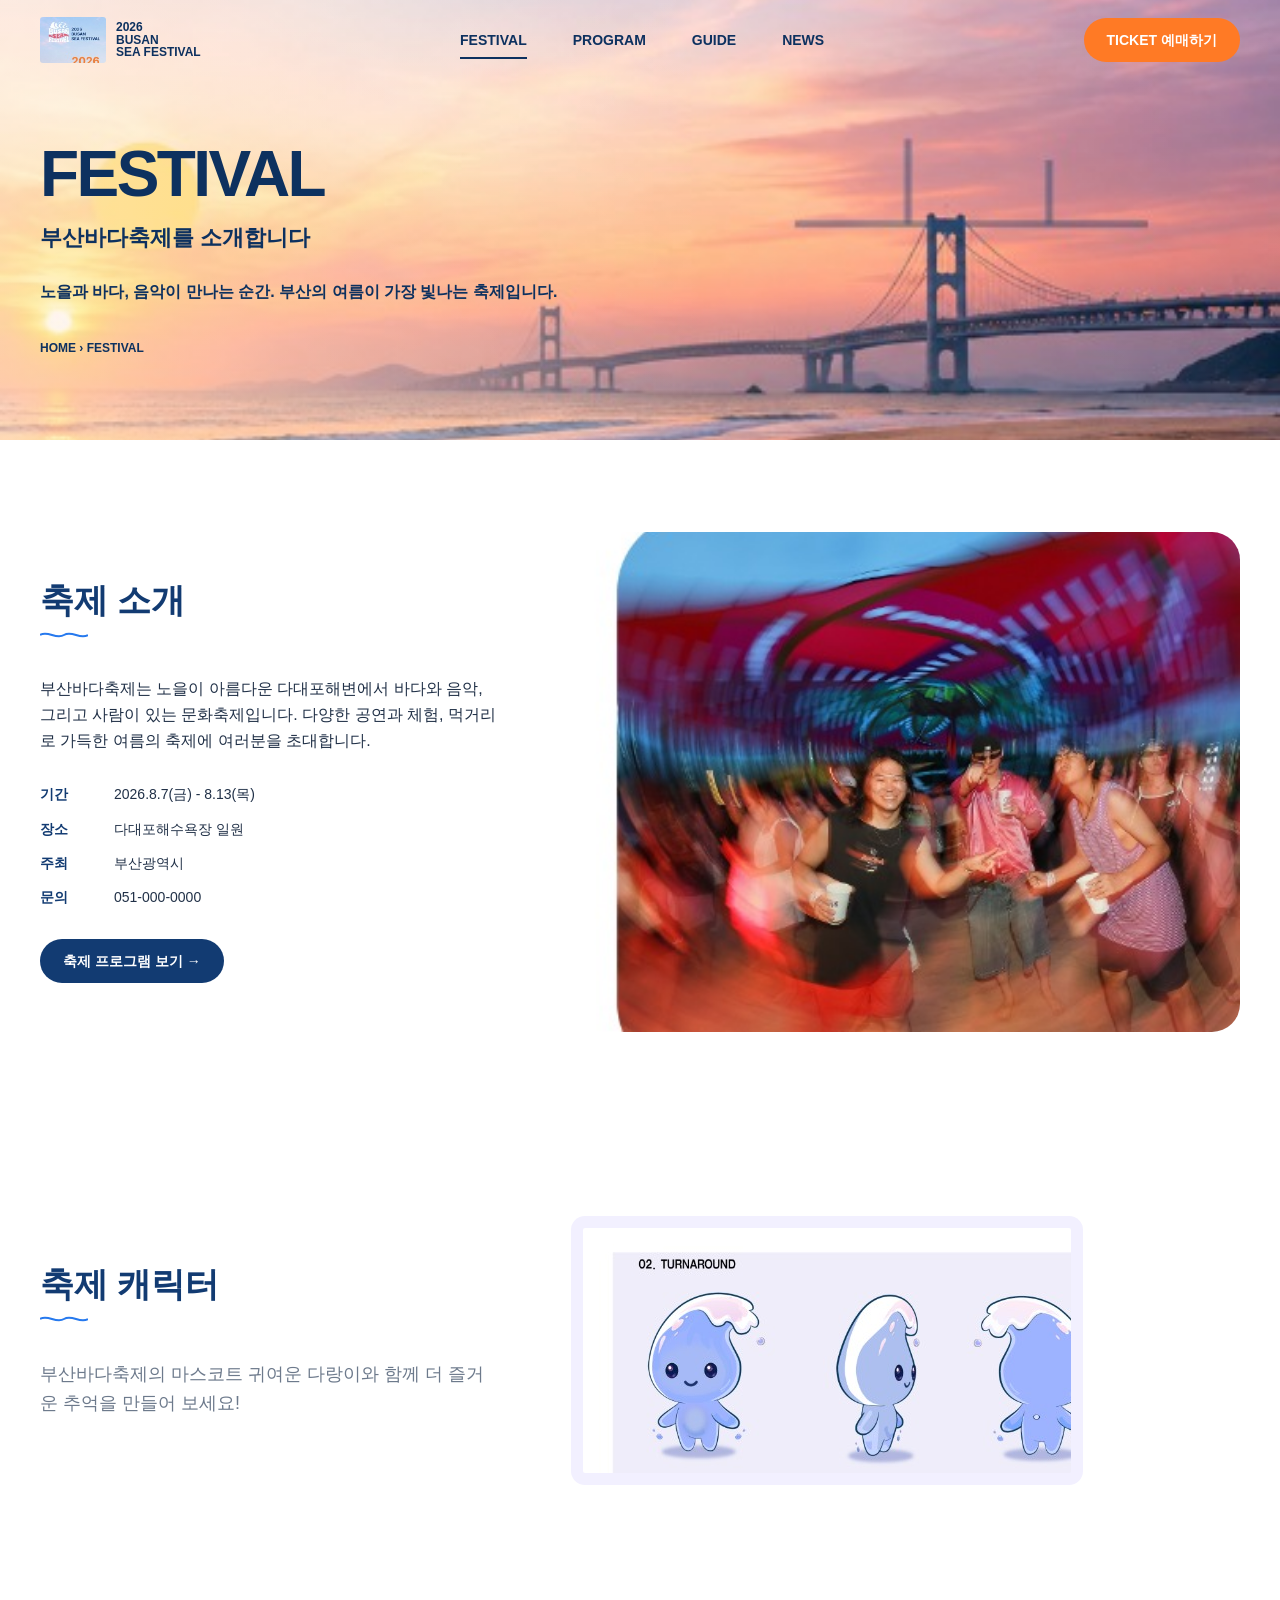
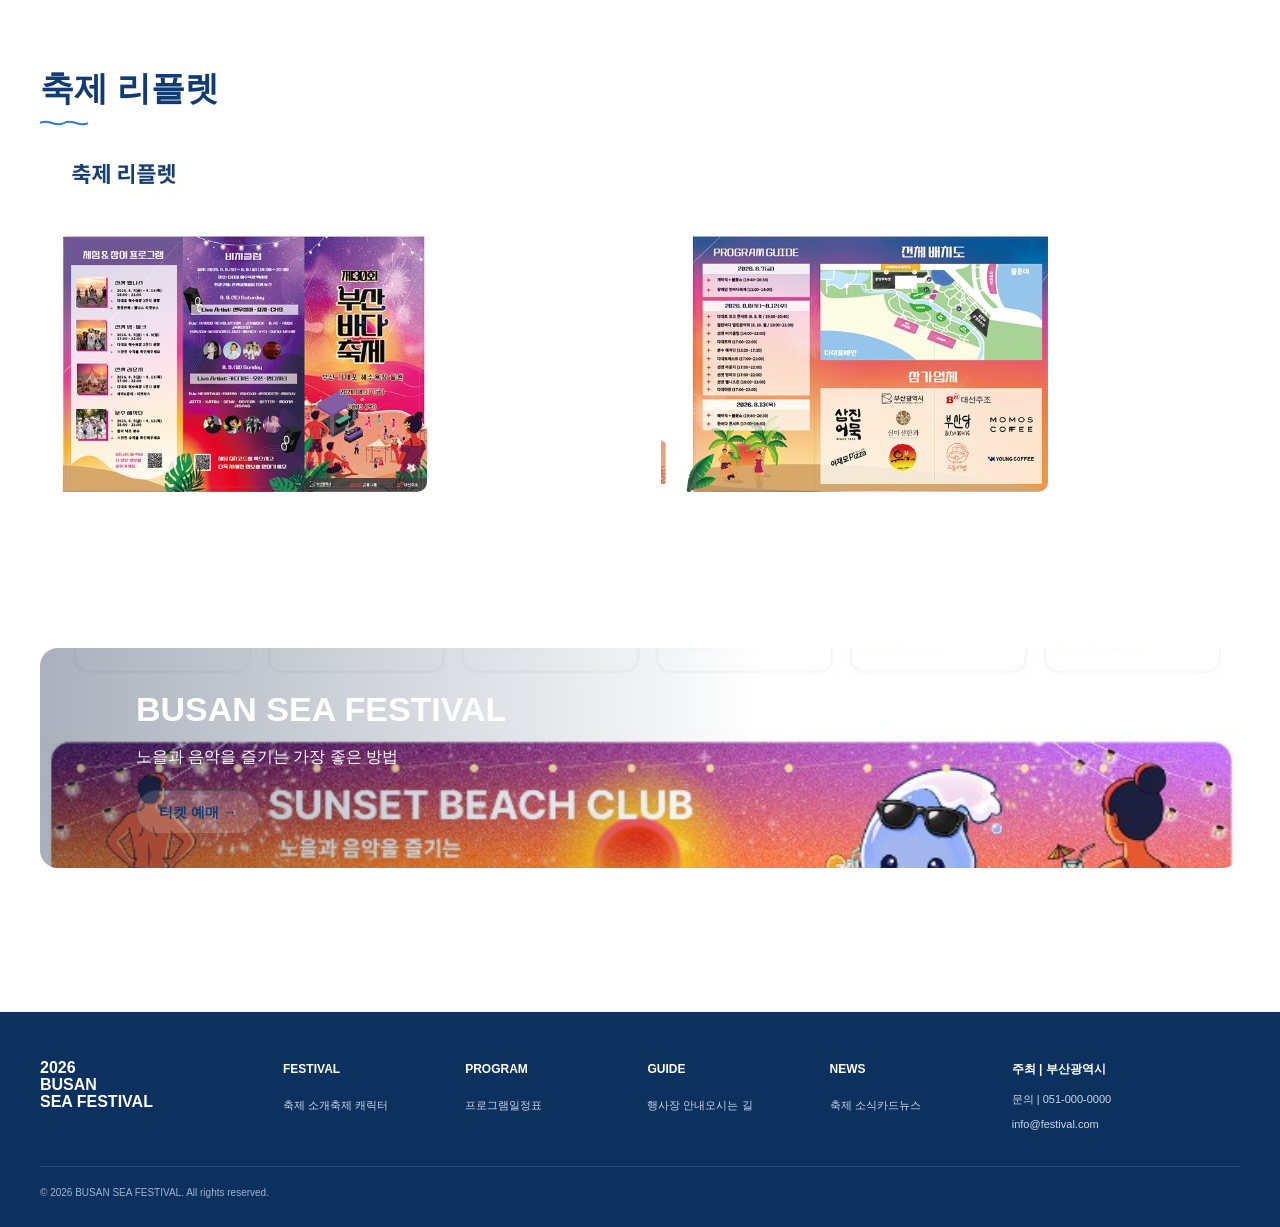
==== festival.html @ a1a26eeb "Initial commit" ====
<!DOCTYPE html>
<html lang="ko">
<head>
<meta charset="UTF-8">
<meta name="viewport" content="width=device-width, initial-scale=1.0">
<title>FESTIVAL | 부산바다축제</title>
<link rel="stylesheet" href="css/main.css">
</head>
<body>

<header class="site-header">
  <div class="header-inner">
    <a class="brand" href="index.html">
      <img src="assets/logo.jpg" alt="2026 부산바다축제 로고">
      <span>2026<br>BUSAN<br>SEA FESTIVAL</span>
    </a>
    <nav class="gnb"><a class="active" href="festival.html">FESTIVAL</a><a class="" href="program.html">PROGRAM</a><a class="" href="guide.html">GUIDE</a><a class="" href="news.html">NEWS</a></nav>
    <div class="header-actions">
      <a class="btn btn--orange" href="ticket.html">TICKET 예매하기</a>
      <button class="menu-btn" aria-label="메뉴 열기">☰</button>
    </div>
  </div>
</header>


<section class="hero sub-hero">
  <div class="container hero-content">
        <h1>FESTIVAL</h1>
        <h2 style="font-size:22px;color:var(--navy-2);margin:14px 0 0">부산바다축제를 소개합니다</h2>
        <p class="hero-copy">노을과 바다, 음악이 만나는 순간. 부산의 여름이 가장 빛나는 축제입니다.</p>
        <div class="breadcrumb">HOME › FESTIVAL</div>
        </div>
</section>

<section class="section">
  <div class="container split">
    <div>
      <h2 class="section-title">축제 소개</h2>
      <p>부산바다축제는 노을이 아름다운 다대포해변에서 바다와 음악, 그리고 사람이 있는 문화축제입니다. 다양한 공연과 체험, 먹거리로 가득한 여름의 축제에 여러분을 초대합니다.</p>
      <div class="info-list">
        <div class="info-row"><b>기간</b><span>2026.8.7(금) - 8.13(목)</span></div>
        <div class="info-row"><b>장소</b><span>다대포해수욕장 일원</span></div>
        <div class="info-row"><b>주최</b><span>부산광역시</span></div>
        <div class="info-row"><b>문의</b><span>051-000-0000</span></div>
      </div>
      <a class="btn btn--primary" href="program.html">축제 프로그램 보기 →</a>
    </div>
    <div class="image-panel feature-photo"><img src="assets/festival-photo.jpg" alt="축제 현장"></div>
  </div>
</section>

<section class="section" id="character">
  <div class="container split">
    <div>
      <h2 class="section-title">축제 캐릭터</h2>
      <p class="lead">부산바다축제의 마스코트 귀여운 다랑이와 함께 더 즐거운 추억을 만들어 보세요!</p>
    </div>
    <img class="character-sheet" src="assets/character-turnaround.jpg" alt="다랑이 캐릭터 턴어라운드">
  </div>
</section>

<section class="section">
  <div class="container">
    <h2 class="section-title">축제 리플렛</h2>
    <div class="leaflet-grid">
      <img src="assets/leaflet-left.jpg" alt="축제 리플렛 앞면">
      <img src="assets/leaflet-right.jpg" alt="축제 리플렛 뒷면">
    </div>
  </div>
</section>

<section class="section--tight">
  <div class="container promo-banner">
    <img src="assets/sunset-banner.jpg" alt="">
    <div class="overlay"><div><h2>BUSAN SEA FESTIVAL</h2><p>노을과 음악을 즐기는 가장 좋은 방법</p><a class="btn btn--ghost" href="ticket.html">티켓 예매 →</a></div></div>
  </div>
</section>


<footer class="footer">
  <div class="container">
    <div class="footer-grid">
      <div class="footer-brand">2026<br>BUSAN<br>SEA FESTIVAL</div>
      <div><h4>FESTIVAL</h4><a href="festival.html">축제 소개</a><a href="festival.html#character">축제 캐릭터</a></div>
      <div><h4>PROGRAM</h4><a href="program.html">프로그램</a><a href="program.html#schedule">일정표</a></div>
      <div><h4>GUIDE</h4><a href="guide.html">행사장 안내</a><a href="guide.html#transport">오시는 길</a></div>
      <div><h4>NEWS</h4><a href="news.html">축제 소식</a><a href="news.html">카드뉴스</a></div>
      <div><h4>주최 | 부산광역시</h4><p>문의 | 051-000-0000</p><p>info@festival.com</p></div>
    </div>
    <div class="copy">© 2026 BUSAN SEA FESTIVAL. All rights reserved.</div>
  </div>
</footer>

<script src="js/main.js"></script>
</body>
</html>
---- css/main.css ----
:root{
  --navy:#123B72;
  --navy-2:#0D315F;
  --blue:#2679EE;
  --blue-soft:#EEF6FF;
  --orange:#FF7A25;
  --coral:#FF6B6B;
  --green:#20A86B;
  --purple:#7A5BD2;
  --text:#203047;
  --muted:#6D7A8C;
  --border:#E2E8F0;
  --surface:#F8FAFC;
  --white:#fff;
  --max:1200px;
  --radius:18px;
  --shadow:0 12px 32px rgba(18,59,114,.08);
}

*{box-sizing:border-box}
html{scroll-behavior:smooth}
body{
  margin:0;
  color:var(--text);
  font-family:Pretendard,"Noto Sans KR","Apple SD Gothic Neo",Arial,sans-serif;
  background:#fff;
  line-height:1.6;
}
img{display:block;max-width:100%}
a{text-decoration:none;color:inherit}
button,input,select{font:inherit}
button{cursor:pointer}

.container{width:min(var(--max),calc(100% - 48px));margin-inline:auto}
.section{padding:92px 0}
.section--tight{padding:64px 0}
.section-title{font-size:34px;line-height:1.15;margin:0 0 38px;color:var(--navy);font-weight:800}
.section-title::after{
  content:"";display:block;width:48px;height:8px;margin-top:10px;
  background:url("data:image/svg+xml,%3Csvg xmlns='http://www.w3.org/2000/svg' width='48' height='8'%3E%3Cpath d='M0 5 C8 0 16 10 24 5 C32 0 40 10 48 5' fill='none' stroke='%232679EE' stroke-width='2'/%3E%3C/svg%3E") center/contain no-repeat
}
.eyebrow{font-size:13px;font-weight:800;color:var(--blue);letter-spacing:.02em}
.lead{font-size:18px;color:var(--muted);max-width:720px}
.muted{color:var(--muted)}
.card{
  background:#fff;border:1px solid var(--border);border-radius:16px;
  overflow:hidden;transition:.2s ease;
}
.card:hover{transform:translateY(-3px);box-shadow:var(--shadow)}
.btn{
  display:inline-flex;align-items:center;justify-content:center;gap:8px;
  min-height:44px;padding:0 22px;border-radius:999px;border:1px solid transparent;
  font-weight:800;font-size:14px;transition:.2s ease;
}
.btn--primary{background:var(--navy);color:#fff}
.btn--orange{background:var(--orange);color:#fff}
.btn--outline{border-color:var(--blue);color:var(--blue);background:#fff}
.btn--ghost{border-color:rgba(18,59,114,.35);color:var(--navy);background:rgba(255,255,255,.16)}
.btn:hover{filter:brightness(.97);transform:translateY(-1px)}

.site-header{
  position:absolute;inset:0 0 auto;z-index:20;height:80px;color:var(--navy-2)
}
.header-inner{
  width:min(var(--max),calc(100% - 48px));height:80px;margin:auto;
  display:flex;align-items:center;justify-content:space-between;gap:32px
}
.brand{display:flex;align-items:center;gap:10px;font-size:12px;font-weight:900;line-height:1.05}
.brand img{width:66px;height:46px;object-fit:cover;object-position:left top;border-radius:3px}
.gnb{display:flex;align-items:center;gap:46px;font-size:14px;font-weight:800}
.gnb a{position:relative}
.gnb a.active::after{content:"";position:absolute;left:0;right:0;bottom:-8px;height:2px;background:currentColor}
.header-actions{display:flex;align-items:center;gap:16px}
.menu-btn{
  display:none;width:44px;height:44px;border:0;background:transparent;color:var(--navy);
  font-size:24px
}

.hero{
  min-height:520px;position:relative;display:flex;align-items:center;
  background:
    linear-gradient(90deg,rgba(255,255,255,.18),rgba(255,255,255,.02)),
    url("../assets/hero-sunset.jpg") center/cover no-repeat;
  overflow:hidden
}
.hero::before{
  content:"";position:absolute;inset:0;
  background:linear-gradient(90deg,rgba(255,235,218,.48) 0%,rgba(255,255,255,0) 55%)
}
.hero-content{position:relative;z-index:2;padding-top:60px}
.hero h1{margin:0;color:var(--navy-2);font-size:72px;line-height:.95;font-weight:900;letter-spacing:-.04em}
.hero .year{color:var(--orange);font-size:30px;font-weight:900;margin-bottom:12px}
.hero p{font-weight:700;color:var(--navy-2)}
.hero-meta{font-size:18px;font-weight:900;color:var(--navy-2)}
.hero-cta{margin-top:24px}
.sub-hero{min-height:440px}
.sub-hero h1{font-size:64px;line-height:1}
.sub-hero .hero-copy{max-width:540px;margin-top:24px}
.breadcrumb{margin-top:34px;font-size:12px;font-weight:800;color:var(--navy-2)}

.quick-nav{
  margin-top:-2px;padding:34px 0;background:#fff
}
.quick-grid{
  border:1px solid var(--border);border-radius:18px;display:grid;grid-template-columns:repeat(6,1fr);
  padding:22px;gap:0;background:#fff
}
.quick-item{text-align:center;padding:16px 10px;border-right:1px solid var(--border);font-size:12px;font-weight:800}
.quick-item:last-child{border-right:0}
.quick-icon{font-size:24px;color:var(--blue);margin-bottom:5px}

.split{display:grid;grid-template-columns:1fr 1.45fr;gap:70px;align-items:center}
.split--reverse{grid-template-columns:1.45fr 1fr}
.info-list{display:grid;gap:12px;margin:30px 0}
.info-row{display:grid;grid-template-columns:64px 1fr;gap:10px;font-size:14px}
.info-row b{color:var(--navy)}
.image-panel{border-radius:28px;overflow:hidden;background:var(--surface)}
.image-panel img{width:100%;height:100%;object-fit:cover}

.video-grid{display:grid;grid-template-columns:2fr 1fr 1fr;gap:16px}
.video-card{position:relative;border-radius:16px;overflow:hidden;min-height:170px;background:#eaf0f6}
.video-card:first-child{grid-row:span 2;min-height:360px}
.video-card img{width:100%;height:100%;object-fit:cover}
.play{
  position:absolute;inset:50% auto auto 50%;transform:translate(-50%,-50%);
  width:56px;height:56px;border-radius:50%;border:0;background:#fff;color:var(--navy);font-size:20px
}

.grid-3{display:grid;grid-template-columns:repeat(3,1fr);gap:24px}
.grid-4{display:grid;grid-template-columns:repeat(4,1fr);gap:22px}
.grid-6{display:grid;grid-template-columns:repeat(6,1fr);gap:18px}

.program-card img{width:100%;height:165px;object-fit:cover}
.program-card .body{padding:18px}
.program-card h3{margin:0 0 8px;color:var(--navy);font-size:18px}
.program-card p{margin:0 0 14px;color:var(--muted);font-size:13px}
.program-card .meta{display:flex;gap:12px;flex-wrap:wrap;font-size:11px;color:var(--muted)}

.promo-banner{border-radius:18px;overflow:hidden;position:relative}
.promo-banner img{width:100%;height:220px;object-fit:cover}
.promo-banner .overlay{position:absolute;inset:0;display:flex;align-items:center;padding:0 8%;color:#fff;background:linear-gradient(90deg,rgba(10,31,64,.35),transparent 60%)}
.promo-banner h2{font-size:34px;margin:0 0 8px}
.promo-banner p{margin:0 0 20px}

.schedule-row{display:grid;grid-template-columns:repeat(6,1fr);gap:16px}
.schedule-item{padding:18px;border:1px solid var(--border);border-radius:14px}
.schedule-item .time{font-weight:900;color:var(--navy);font-size:13px}
.schedule-item h4{margin:10px 0 6px;color:var(--navy)}
.schedule-item p{margin:0;color:var(--muted);font-size:12px}

.footer{
  background:var(--navy-2);color:#fff;padding:48px 0 26px;margin-top:80px
}
.footer-grid{display:grid;grid-template-columns:1.4fr repeat(4,1fr) 1.5fr;gap:30px}
.footer h4{font-size:12px;margin:0 0 12px}
.footer a,.footer p{font-size:11px;color:#cbd7e8;margin:7px 0}
.footer-brand{font-weight:900;line-height:1.05}
.copy{border-top:1px solid rgba(255,255,255,.12);padding-top:18px;margin-top:26px;font-size:10px;color:#9fb4ce}

/* Festival */
.feature-photo{height:500px}
.character-sheet{background:#f2f0ff;padding:12px;border-radius:14px}
.leaflet-grid{display:grid;grid-template-columns:1fr 1fr;gap:42px}
.leaflet-grid img{border-radius:10px}

/* Program */
.category-grid{display:grid;grid-template-columns:repeat(6,1fr);gap:18px}
.category{
  border:1px solid var(--border);border-radius:12px;padding:24px 12px;text-align:center;
  background:#fff;font-size:13px;font-weight:800;color:var(--navy)
}
.category.active{border-color:var(--orange);background:#fff9f4}
.category i{display:block;font-style:normal;font-size:26px;color:var(--blue);margin-bottom:8px}

/* Guide */
.guide-top{display:grid;grid-template-columns:1.3fr .8fr;gap:45px;align-items:center}
.guide-map img{border-radius:12px}
.guide-info{display:grid;gap:24px}
.guide-info-item{display:grid;grid-template-columns:38px 1fr;gap:12px}
.guide-info-item .icon{color:var(--blue);font-size:24px}
.guide-info-item h4{margin:0;color:var(--navy)}
.guide-info-item p{margin:4px 0 0;font-size:13px;color:var(--muted)}
.transport{display:grid;grid-template-columns:1fr 1fr 1fr 1fr;gap:18px}
.transport-card{padding:22px;border:1px solid #9ddbbd;border-radius:12px}
.transport-card h4{color:var(--green);margin:0 0 8px}
.transport-card p{font-size:12px;color:var(--muted)}
.notice-columns{display:grid;grid-template-columns:1fr .8fr;gap:60px}
.notice-cards{display:grid;grid-template-columns:1fr 1fr;gap:18px}
.notice-card{padding:22px;border:1px solid #9ddbbd;border-radius:12px}
.refund{display:flex;justify-content:center}
.refund img{width:min(650px,100%);border-radius:12px}

/* News */
.news-controls{display:flex;flex-wrap:wrap;gap:14px;align-items:center;margin:35px 0}
.tabs{display:flex;gap:12px;flex-wrap:wrap;flex:1}
.tab{border:1px solid var(--border);background:#fff;border-radius:999px;padding:10px 24px;font-weight:800;font-size:12px}
.tab.active{background:var(--navy);color:#fff}
.search{display:flex;gap:10px}
.search input,.search select{height:44px;border:1px solid var(--border);border-radius:999px;padding:0 18px;background:#fff}
.news-list{display:grid;gap:14px}
.news-card{display:grid;grid-template-columns:350px 1fr 70px;border:1px solid var(--border);border-radius:16px;overflow:hidden;min-height:200px}
.news-card img{width:100%;height:100%;object-fit:cover}
.news-card .content{padding:28px 32px}
.news-card h3{margin:8px 0;color:var(--navy);font-size:20px}
.news-card p{font-size:13px;color:var(--muted);max-width:680px}
.news-card .meta{font-size:11px;color:#9aa5b4;display:flex;gap:18px}
.news-card .go{display:grid;place-items:center}
.arrow-btn{width:44px;height:44px;border-radius:50%;border:1px solid var(--border);background:#fff;font-size:20px}
.pagination{display:flex;justify-content:center;gap:22px;margin-top:42px;align-items:center}
.pagination a{font-size:12px;font-weight:800}
.pagination .active{width:34px;height:34px;border-radius:50%;display:grid;place-items:center;background:var(--navy);color:#fff}

/* Detail */
.article{max-width:980px;margin:auto}
.article h1{font-size:34px;line-height:1.3;color:#111}
.article-hero{margin:32px 0;border-radius:10px;overflow:hidden}
.article-section{margin:70px 0}
.article-section h2{font-size:26px;color:#111}
.article-gallery{display:grid;grid-template-columns:repeat(3,1fr);gap:28px}
.article-gallery img{border-radius:12px}
.caption{text-align:center;font-size:12px;color:var(--muted);margin-top:8px}

/* Ticket */
.ticket-layout{display:grid;grid-template-columns:minmax(0,1fr) 360px;gap:36px;align-items:start}
.steps{display:grid;grid-template-columns:repeat(4,1fr);border-bottom:1px solid var(--border);padding-bottom:24px;margin-bottom:30px}
.step{display:flex;align-items:center;gap:10px;font-size:13px;font-weight:800;color:var(--muted)}
.step span{width:34px;height:34px;border-radius:50%;display:grid;place-items:center;background:#eaf1f9;color:var(--navy)}
.step.active{color:var(--navy)}
.step.active span{background:var(--navy);color:#fff}
.ticket-panel,.summary-panel{border:1px solid var(--border);border-radius:18px;padding:28px;background:#fff}
.ticket-options{display:grid;gap:16px}
.ticket-option{
  display:grid;grid-template-columns:44px 56px 1fr 110px 98px;align-items:center;gap:16px;
  border:1px solid var(--border);border-radius:12px;padding:16px
}
.ticket-option.selected{border-color:var(--blue)}
.ticket-radio{width:24px;height:24px;border-radius:50%;border:1px solid var(--border);display:grid;place-items:center}
.ticket-option.selected .ticket-radio{background:var(--blue);color:#fff}
.ticket-badge{width:56px;height:56px;border-radius:50%;background:#ee718c}
.ticket-option h4{margin:0;color:var(--navy)}
.ticket-option p{margin:4px 0 0;color:var(--muted);font-size:11px}
.ticket-price{font-size:18px;font-weight:900;color:var(--navy)}
.qty{display:grid;grid-template-columns:30px 1fr 30px;border:1px solid var(--border);border-radius:999px;overflow:hidden}
.qty button{border:0;background:#fff;color:var(--blue);height:38px}
.qty strong{display:grid;place-items:center}
.ticket-note{background:var(--blue-soft);padding:18px;border-radius:12px;font-size:11px;color:var(--muted);margin-top:18px}
.summary-panel{position:sticky;top:20px}
.summary-thumb{display:grid;grid-template-columns:100px 1fr;gap:16px}
.summary-thumb img{width:100px;height:72px;object-fit:cover;border-radius:10px}
.summary-total{border-top:1px solid var(--border);border-bottom:1px solid var(--border);padding:24px 0;margin:22px 0}
.summary-total .total{display:flex;justify-content:space-between;align-items:center;font-weight:900}
.summary-total .total strong{color:var(--orange);font-size:26px}
.payment-box{background:var(--blue-soft);border-radius:12px;padding:18px;margin-top:20px}
.payment-icons{display:grid;grid-template-columns:repeat(4,1fr);text-align:center;font-size:11px;color:var(--muted);gap:10px}
.coupon-grid{display:grid;grid-template-columns:1fr 1fr;gap:24px}
.coupon-grid img{width:100%;border-radius:6px}
.mobile-ticket{
  background:var(--blue-soft);border-radius:16px;padding:26px 34px;
  display:flex;justify-content:space-between;align-items:center;gap:20px
}

/* Responsive */
@media (max-width:1024px){
  .gnb{gap:24px}
  .hero h1{font-size:60px}
  .split,.split--reverse,.guide-top,.notice-columns,.ticket-layout{grid-template-columns:1fr}
  .grid-6,.category-grid{grid-template-columns:repeat(3,1fr)}
  .grid-4{grid-template-columns:repeat(2,1fr)}
  .grid-3{grid-template-columns:repeat(2,1fr)}
  .transport{grid-template-columns:repeat(2,1fr)}
  .news-card{grid-template-columns:280px 1fr 60px}
  .summary-panel{position:static}
  .footer-grid{grid-template-columns:repeat(3,1fr)}
}
@media (max-width:768px){
  .container,.header-inner{width:min(100% - 28px,var(--max))}
  .site-header{height:68px}
  .header-inner{height:68px}
  .brand img{width:54px;height:38px}
  .gnb{position:fixed;top:68px;left:14px;right:14px;display:none;flex-direction:column;align-items:stretch;padding:20px;background:#fff;border-radius:16px;box-shadow:var(--shadow)}
  .gnb.open{display:flex}
  .header-actions .btn{display:none}
  .menu-btn{display:block}
  .hero,.sub-hero{min-height:520px}
  .hero h1,.sub-hero h1{font-size:48px}
  .hero-content{padding-top:70px}
  .quick-grid{grid-template-columns:repeat(3,1fr)}
  .quick-item:nth-child(3){border-right:0}
  .quick-item:nth-child(-n+3){border-bottom:1px solid var(--border)}
  .section{padding:64px 0}
  .section-title{font-size:28px}
  .video-grid{grid-template-columns:1fr 1fr}
  .video-card:first-child{grid-column:1/-1;grid-row:auto}
  .grid-6,.category-grid,.grid-4,.grid-3{grid-template-columns:repeat(2,1fr)}
  .schedule-row{grid-template-columns:repeat(2,1fr)}
  .leaflet-grid,.coupon-grid{grid-template-columns:1fr}
  .news-card{grid-template-columns:1fr}
  .news-card img{height:220px}
  .news-card .go{display:none}
  .search{width:100%}
  .search input{flex:1}
  .article-gallery{grid-template-columns:1fr}
  .ticket-option{grid-template-columns:38px 50px 1fr}
  .ticket-price,.qty{grid-column:3}
  .steps{grid-template-columns:repeat(2,1fr);gap:18px}
  .mobile-ticket{flex-direction:column;align-items:flex-start}
  .footer-grid{grid-template-columns:1fr 1fr}
}
@media (max-width:480px){
  .hero h1,.sub-hero h1{font-size:40px}
  .hero{min-height:500px}
  .quick-grid,.grid-6,.category-grid,.grid-4,.grid-3,.schedule-row,.transport,.notice-cards{grid-template-columns:1fr}
  .quick-item{border-right:0!important;border-bottom:1px solid var(--border)}
  .quick-item:last-child{border-bottom:0}
  .video-grid{grid-template-columns:1fr}
  .program-card img{height:190px}
  .footer-grid{grid-template-columns:1fr}
  .tabs{display:grid;grid-template-columns:repeat(2,1fr);width:100%}
  .tab{text-align:center}
  .search{flex-direction:column}
  .search select{width:100%}
  .ticket-option{grid-template-columns:34px 46px 1fr}
  .ticket-badge{width:46px;height:46px}
}
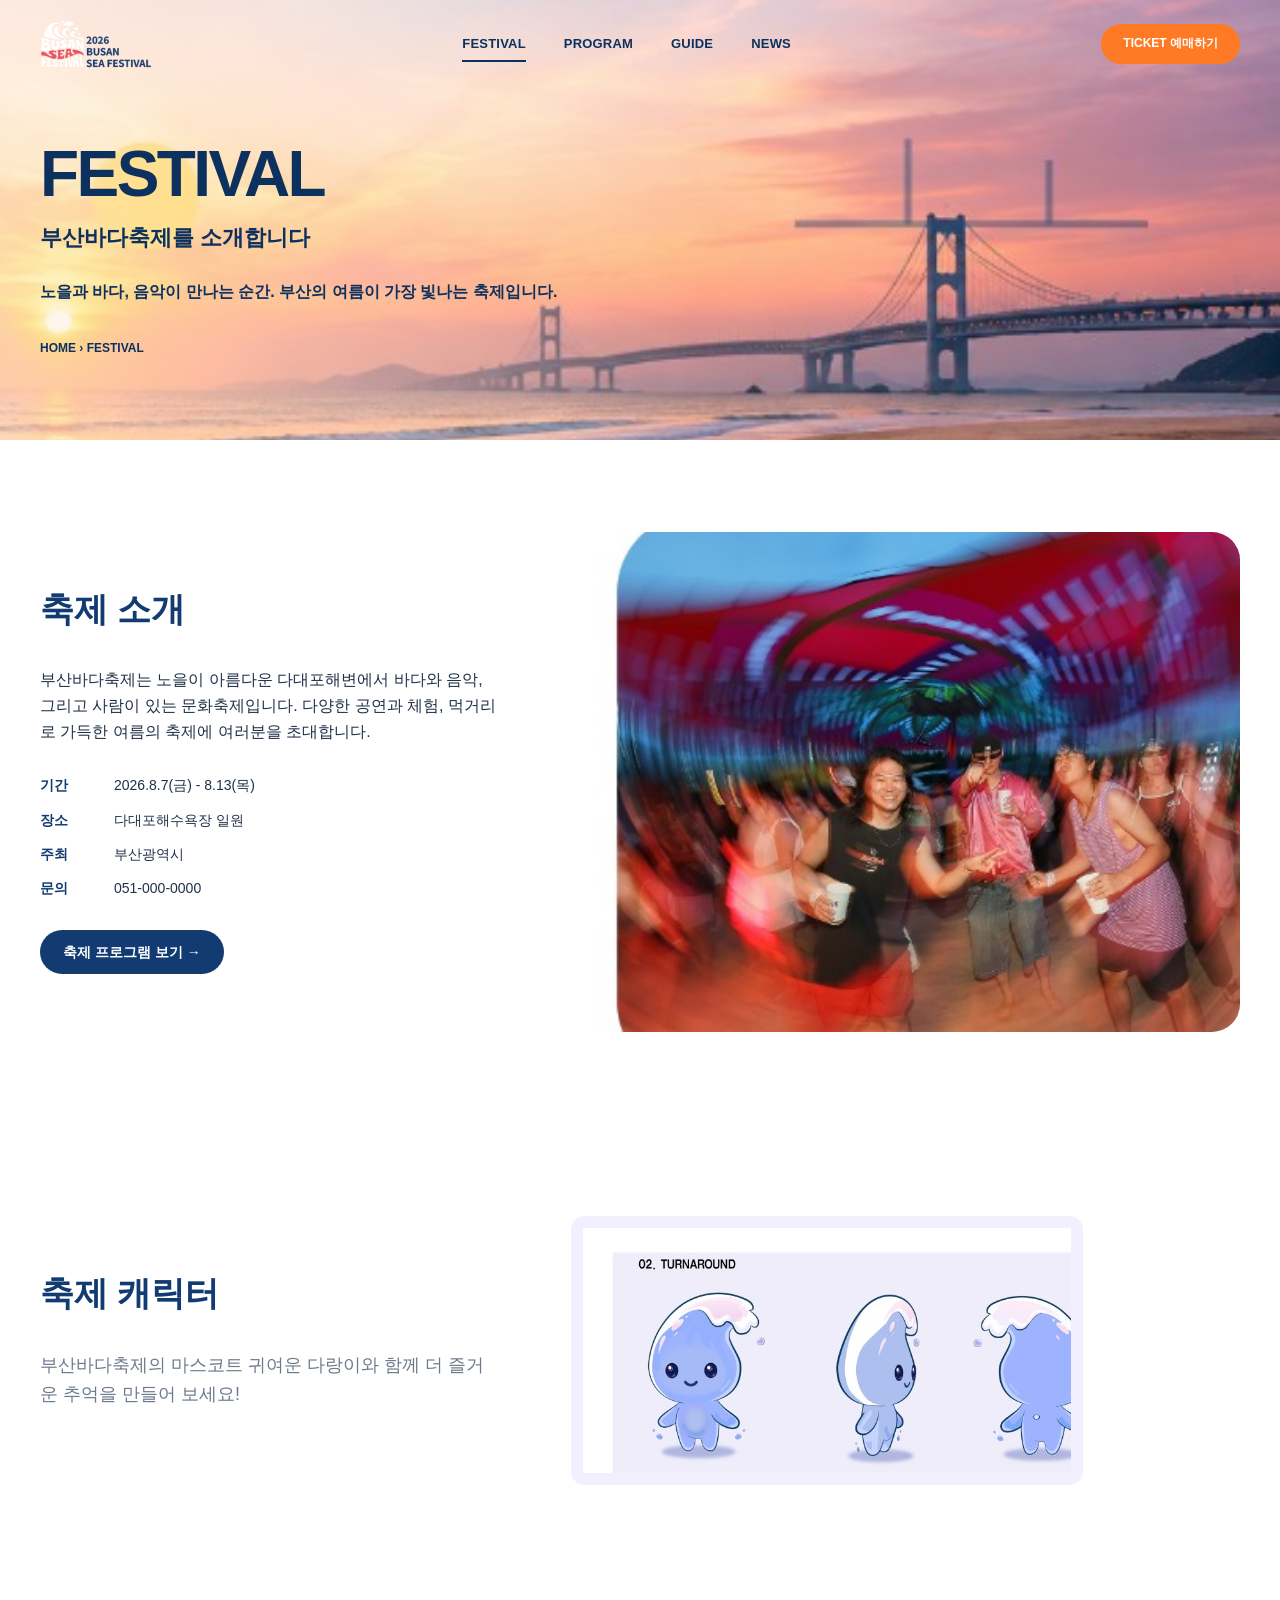
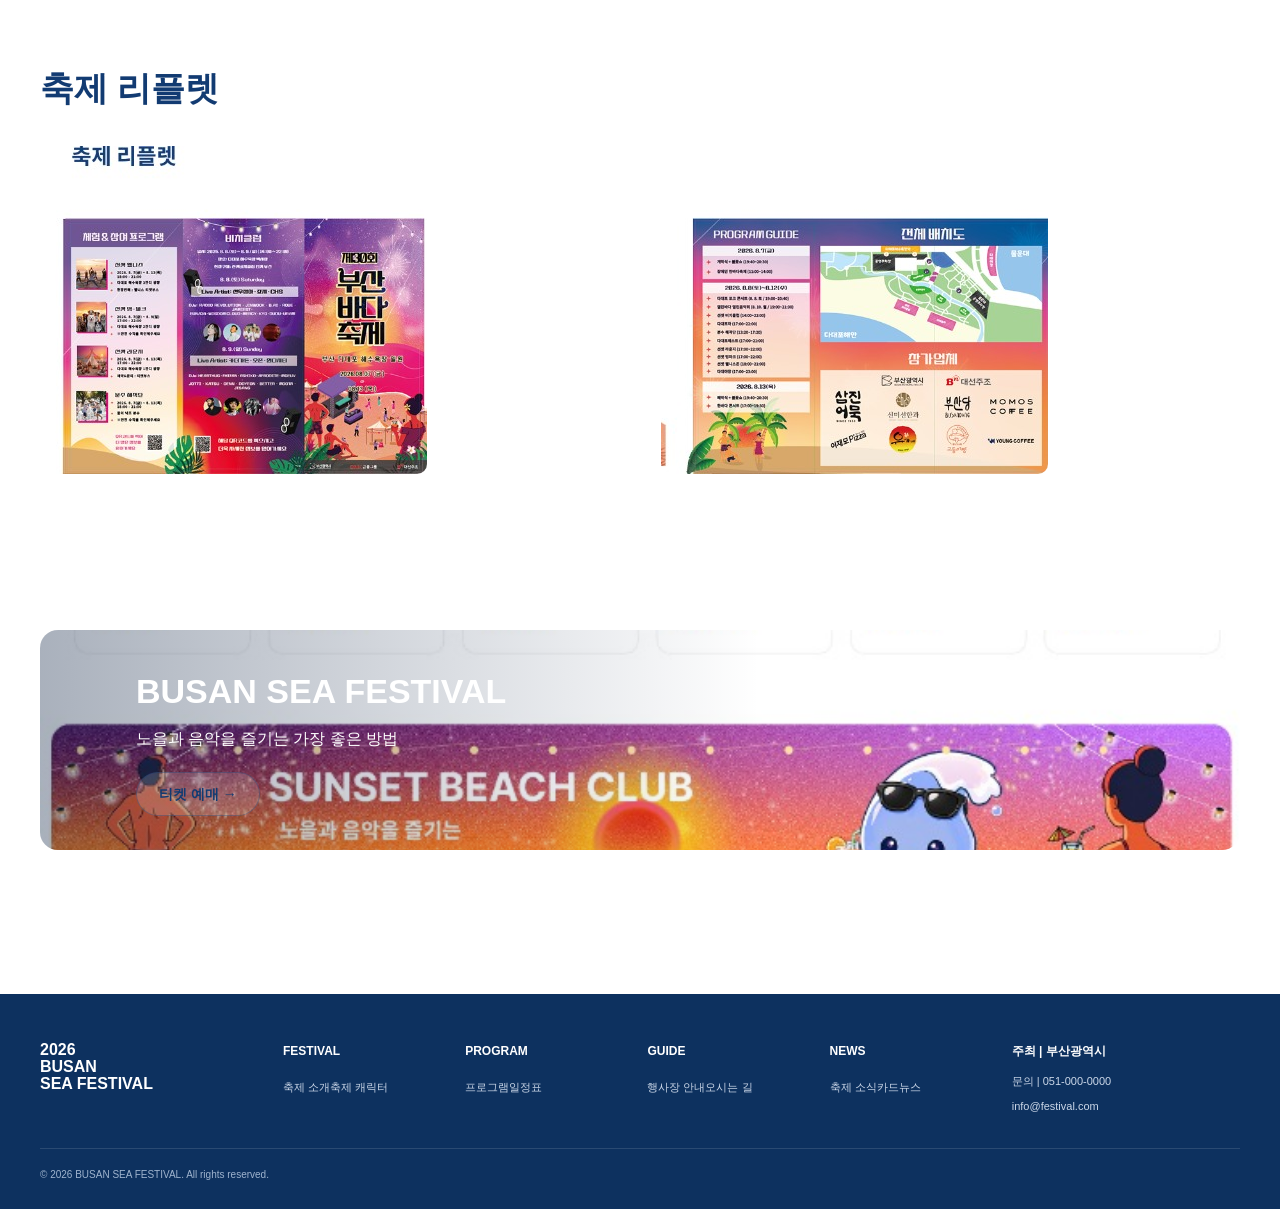
==== commit 536ce455: "Unify FESTIVAL header logo" ====
--- a/festival.html
+++ b/festival.html
@@ -10,9 +10,9 @@
 
 <header class="site-header">
   <div class="header-inner">
-    <a class="brand" href="index.html">
-      <img src="assets/logo.jpg" alt="2026 부산바다축제 로고">
-      <span>2026<br>BUSAN<br>SEA FESTIVAL</span>
+    <a class="brand brand--home" href="index.html">
+      <img src="assets/header-logo.png" alt="2026 부산바다축제 로고">
+      
     </a>
     <nav class="gnb"><a class="active" href="festival.html">FESTIVAL</a><a class="" href="program.html">PROGRAM</a><a class="" href="guide.html">GUIDE</a><a class="" href="news.html">NEWS</a></nav>
     <div class="header-actions">
@@ -93,4 +93,4 @@
 
 <script src="js/main.js"></script>
 </body>
-</html>+</html>
--- a/css/main.css
+++ b/css/main.css
@@ -37,8 +37,7 @@
 .section--tight{padding:64px 0}
 .section-title{font-size:34px;line-height:1.15;margin:0 0 38px;color:var(--navy);font-weight:800}
 .section-title::after{
-  content:"";display:block;width:48px;height:8px;margin-top:10px;
-  background:url("data:image/svg+xml,%3Csvg xmlns='http://www.w3.org/2000/svg' width='48' height='8'%3E%3Cpath d='M0 5 C8 0 16 10 24 5 C32 0 40 10 48 5' fill='none' stroke='%232679EE' stroke-width='2'/%3E%3C/svg%3E") center/contain no-repeat
+  display:none;
 }
 .eyebrow{font-size:13px;font-weight:800;color:var(--blue);letter-spacing:.02em}
 .lead{font-size:18px;color:var(--muted);max-width:720px}
@@ -323,3 +322,405 @@
   .ticket-option{grid-template-columns:34px 46px 1fr}
   .ticket-badge{width:46px;height:46px}
 }
+
+
+/* ===== HOME HERO REFINEMENT =====
+   HOME only. Sub pages keep their existing hero styles. */
+.site-header{
+  height:88px;
+}
+.header-inner{
+  height:88px;
+  gap:24px;
+}
+.brand--home{
+  width:112px;
+  flex:0 0 112px;
+}
+.brand--home img{
+  width:112px;
+  height:54px;
+  object-fit:contain;
+  object-position:left center;
+  border-radius:0;
+}
+.gnb{
+  gap:38px;
+  font-size:13px;
+  letter-spacing:.015em;
+}
+.header-actions .btn{
+  min-height:40px;
+  padding:0 21px;
+  font-size:12px;
+}
+.home-hero{
+  min-height:560px;
+  align-items:center;
+  background:
+    linear-gradient(
+      90deg,
+      rgba(255,250,244,.78) 0%,
+      rgba(255,247,238,.58) 24%,
+      rgba(255,244,231,.24) 43%,
+      rgba(255,255,255,0) 62%
+    ),
+    url("../assets/hero-sunset.jpg") center 48% / cover no-repeat;
+}
+.home-hero::before{
+  content:"";
+  position:absolute;
+  inset:0;
+  background:
+    linear-gradient(180deg,rgba(255,255,255,.08),rgba(9,38,71,.04)),
+    linear-gradient(90deg,rgba(255,255,255,.12),transparent 48%);
+  pointer-events:none;
+}
+.home-hero .hero-content{
+  padding-top:72px;
+}
+.home-hero-copy{
+  width:min(430px,46vw);
+}
+.home-hero .year{
+  margin:0 0 12px;
+  font-size:25px;
+  line-height:1;
+  letter-spacing:.01em;
+}
+.home-hero h1{
+  max-width:410px;
+  font-size:60px;
+  line-height:.98;
+  letter-spacing:-.045em;
+  color:#123B72;
+  text-shadow:0 1px 0 rgba(255,255,255,.18);
+}
+.home-hero-tagline{
+  margin:22px 0 8px !important;
+  font-size:14px;
+  line-height:1.6;
+  font-weight:800 !important;
+  color:#123B72 !important;
+}
+.home-hero .hero-meta{
+  margin-top:14px;
+  font-size:16px;
+  line-height:1.4;
+}
+.home-hero-place{
+  margin:7px 0 0 !important;
+  font-size:12px;
+  font-weight:700 !important;
+}
+.home-hero .hero-cta{
+  margin-top:28px;
+}
+.home-hero .hero-cta .btn{
+  min-height:42px;
+  padding:0 20px;
+  font-size:12px;
+  box-shadow:0 10px 22px rgba(18,59,114,.14);
+}
+
+/* Slightly calmer transition into the first content block */
+.home-hero + .quick-nav{
+  padding-top:28px;
+  padding-bottom:32px;
+}
+.home-hero + .quick-nav .quick-grid{
+  box-shadow:0 10px 30px rgba(18,59,114,.035);
+}
+
+/* ===== HOME QUICK NAV + FESTIVAL INTRO ===== */
+.home-hero + .quick-nav{
+  position:relative;
+  z-index:5;
+  margin-top:0;
+  padding:24px 0 12px;
+  background:#fff;
+}
+.home-hero + .quick-nav .quick-grid{
+  grid-template-columns:repeat(5,1fr);
+  border:0;
+  border-radius:24px;
+  padding:10px 12px;
+  box-shadow:0 18px 48px rgba(18,59,114,.10);
+}
+.home-hero + .quick-nav .quick-item{
+  position:relative;
+  display:flex;
+  min-height:112px;
+  padding:15px 8px 13px;
+  flex-direction:column;
+  align-items:center;
+  justify-content:center;
+  border-right:0;
+  border-radius:17px;
+  font-size:14px;
+  color:var(--navy-2);
+  transition:background .2s ease,transform .2s ease,color .2s ease;
+}
+.home-hero + .quick-nav .quick-item:not(:last-child)::after{
+  content:"";
+  position:absolute;
+  top:22px;
+  right:0;
+  width:1px;
+  height:68px;
+  background:#e9edf3;
+}
+@media (hover:hover) and (pointer:fine){
+  .home-hero + .quick-nav .quick-item:hover{
+    z-index:2;
+    color:var(--orange);
+    background:#fff7f0;
+    transform:translateY(-3px);
+  }
+}
+.home-hero + .quick-nav .quick-icon{
+  display:grid;
+  width:38px;
+  height:38px;
+  margin:0 0 6px;
+  place-items:center;
+  color:var(--orange);
+}
+.home-hero + .quick-nav .quick-icon svg{
+  width:27px;
+  height:27px;
+  fill:none;
+  stroke:currentColor;
+  stroke-width:1.7;
+  stroke-linecap:round;
+  stroke-linejoin:round;
+}
+.home-hero + .quick-nav .quick-item small{
+  margin-top:1px;
+  color:#9aa6b5;
+  font-size:9px;
+  font-weight:800;
+  letter-spacing:.12em;
+}
+.home-intro{
+  position:relative;
+  overflow:hidden;
+  padding:48px 0 96px;
+  background:linear-gradient(180deg,#fff 0%,#fffaf5 100%);
+}
+.home-intro::before{
+  content:"";
+  position:absolute;
+  width:430px;
+  height:430px;
+  left:-260px;
+  bottom:-270px;
+  border:1px solid rgba(255,122,37,.18);
+  border-radius:50%;
+  box-shadow:0 0 0 44px rgba(255,122,37,.035),0 0 0 88px rgba(38,121,238,.025);
+}
+.home-intro-grid{grid-template-columns:.9fr 1.25fr;gap:86px}
+.home-intro-copy{max-width:450px}
+.section-kicker{
+  display:block;
+  margin-bottom:17px;
+  color:var(--orange);
+  font-size:11px;
+  font-weight:900;
+  letter-spacing:.19em;
+}
+.home-intro .section-title{
+  margin-bottom:25px;
+  font-size:42px;
+  line-height:1.28;
+  letter-spacing:-.045em;
+}
+.home-intro .section-title::after{display:none}
+.home-intro .section-title em{color:var(--orange);font-style:normal}
+.home-intro .lead{
+  margin:0;
+  max-width:430px;
+  color:#67778b;
+  font-size:15px;
+  line-height:1.9;
+  word-break:keep-all;
+}
+.home-intro .info-list{
+  gap:0;
+  margin:30px 0 28px;
+  border-top:1px solid #e4e9ef;
+}
+.home-intro .info-row{
+  grid-template-columns:74px 1fr;
+  padding:12px 0;
+  border-bottom:1px solid #e4e9ef;
+  align-items:center;
+}
+.home-intro .info-row b{font-size:10px;letter-spacing:.12em;color:var(--orange)}
+.home-intro .info-row span{font-size:13px;font-weight:700;color:var(--navy-2)}
+.intro-link{
+  display:inline-flex;
+  align-items:center;
+  gap:16px;
+  color:var(--navy);
+  font-size:13px;
+  font-weight:900;
+}
+.intro-link b{
+  display:grid;
+  width:34px;
+  height:34px;
+  place-items:center;
+  border-radius:50%;
+  color:#fff;
+  background:var(--navy);
+  transition:transform .2s ease,background .2s ease;
+}
+.intro-link:hover b{transform:translateX(4px);background:var(--orange)}
+.home-intro-visual{
+  position:relative;
+  height:470px;
+  border-radius:32px 32px 32px 110px;
+  box-shadow:0 24px 60px rgba(18,59,114,.12);
+}
+.home-intro-visual::before{
+  content:"";
+  position:absolute;
+  z-index:2;
+  inset:0;
+  border:1px solid rgba(255,255,255,.42);
+  border-radius:inherit;
+  pointer-events:none;
+}
+.visual-caption{
+  position:absolute;
+  right:20px;
+  bottom:20px;
+  padding:8px 13px;
+  border-radius:999px;
+  color:#fff;
+  background:rgba(13,49,95,.74);
+  backdrop-filter:blur(8px);
+  font-size:9px;
+  font-weight:900;
+  letter-spacing:.14em;
+}
+
+.home-schedule{background:#f6f9fc}
+.home-section-head{display:flex;align-items:flex-end;justify-content:space-between;gap:30px;margin-bottom:38px}
+.home-section-head .section-kicker{margin-bottom:12px}
+.home-section-head .section-title{margin:0}
+.home-schedule-grid{display:grid;gap:14px}
+.home-schedule-card{
+  display:grid;
+  grid-template-columns:120px 1fr 80px;
+  gap:28px;
+  align-items:center;
+  padding:22px 28px;
+  border:1px solid var(--border);
+  border-radius:20px;
+  background:#fff;
+  transition:transform .2s ease,box-shadow .2s ease,border-color .2s ease;
+}
+.home-schedule-card:hover{transform:translateY(-2px);border-color:#ccd9e7;box-shadow:0 12px 30px rgba(18,59,114,.07)}
+.home-schedule-card.is-highlight{border-color:#ffd6bc;background:linear-gradient(90deg,#fff8f3,#fff)}
+.schedule-date{display:flex;align-items:center;gap:11px;color:var(--navy)}
+.schedule-date strong{font-size:37px;line-height:1}
+.schedule-date span{max-width:38px;color:var(--muted);font-size:9px;font-weight:900;line-height:1.35;letter-spacing:.08em}
+.schedule-tag{color:var(--orange);font-size:9px;font-weight:900;letter-spacing:.14em}
+.home-schedule-card h3{margin:3px 0 3px;color:var(--navy-2);font-size:17px}
+.home-schedule-card p{margin:0;color:var(--muted);font-size:12px}
+.home-schedule-card time{justify-self:end;color:var(--navy);font-size:15px;font-weight:900}
+
+@media (max-width:1024px){
+  .home-hero{
+    min-height:540px;
+    background-position:58% 48%;
+  }
+  .home-hero-copy{
+    width:min(410px,52vw);
+  }
+  .home-hero h1{
+    font-size:54px;
+  }
+  .home-intro-grid{gap:54px}
+  .home-intro .section-title{font-size:36px}
+}
+@media (max-width:768px){
+  .site-header,
+  .header-inner{
+    height:68px;
+  }
+  .brand--home{
+    width:88px;
+    flex-basis:88px;
+  }
+  .brand--home img{
+    width:88px;
+    height:42px;
+  }
+  .home-hero{
+    min-height:560px;
+    align-items:flex-end;
+    background-position:66% center;
+  }
+  .home-hero::after{
+    content:"";
+    position:absolute;
+    inset:0;
+    background:linear-gradient(180deg,rgba(255,255,255,.04) 20%,rgba(255,245,232,.82) 100%);
+    pointer-events:none;
+  }
+  .home-hero .hero-content{
+    padding:90px 0 48px;
+    width:min(100% - 28px,var(--max));
+  }
+  .home-hero-copy{
+    position:relative;
+    z-index:2;
+    width:100%;
+    max-width:390px;
+  }
+  .home-hero h1{
+    font-size:46px;
+  }
+  .home-hero + .quick-nav{margin-top:0;padding:18px 0 8px}
+  .home-hero + .quick-nav .quick-grid{padding:8px}
+  .home-hero + .quick-nav .quick-item{min-height:96px;font-size:12px}
+  .home-hero + .quick-nav .quick-item:nth-child(3){border-right:0}
+  .home-hero + .quick-nav .quick-item:nth-child(-n+3){border-bottom:0}
+  .home-hero + .quick-nav .quick-item::after{display:none}
+  .home-intro{padding:42px 0 78px}
+  .home-intro-grid{grid-template-columns:1fr;gap:44px}
+  .home-intro-copy{max-width:560px}
+  .home-intro-visual{height:400px;border-radius:26px 26px 26px 72px}
+  .home-schedule-card{grid-template-columns:100px 1fr 60px;gap:18px;padding:20px}
+}
+@media (max-width:480px){
+  .home-hero{
+    min-height:520px;
+    background-position:70% center;
+  }
+  .home-hero h1{
+    font-size:42px;
+  }
+  .home-hero .year{
+    font-size:22px;
+  }
+  .home-hero + .quick-nav .quick-grid{grid-template-columns:repeat(5,1fr);gap:0;padding:6px 3px}
+  .home-hero + .quick-nav .quick-item{border:0!important;min-height:78px;padding:8px 1px}
+  .home-hero + .quick-nav .quick-icon{width:28px;height:28px;margin-bottom:4px}
+  .home-hero + .quick-nav .quick-icon svg{width:20px;height:20px}
+  .home-hero + .quick-nav .quick-item span{font-size:9px;line-height:1.25;white-space:nowrap}
+  .home-hero + .quick-nav .quick-item small{display:none}
+  .home-intro .section-title{font-size:31px}
+  .home-intro .lead{font-size:14px}
+  .home-intro-visual{height:310px;border-radius:22px 22px 22px 52px}
+  .home-section-head{align-items:flex-start;flex-direction:column;margin-bottom:26px}
+  .home-schedule-card{grid-template-columns:68px 1fr;gap:14px;padding:18px}
+  .schedule-date{align-items:flex-start;flex-direction:column;gap:4px}
+  .schedule-date strong{font-size:30px}
+  .schedule-date span{max-width:none}
+  .home-schedule-card time{grid-column:2;justify-self:start;color:var(--orange)}
+  .home-schedule-card p{display:none}
+}
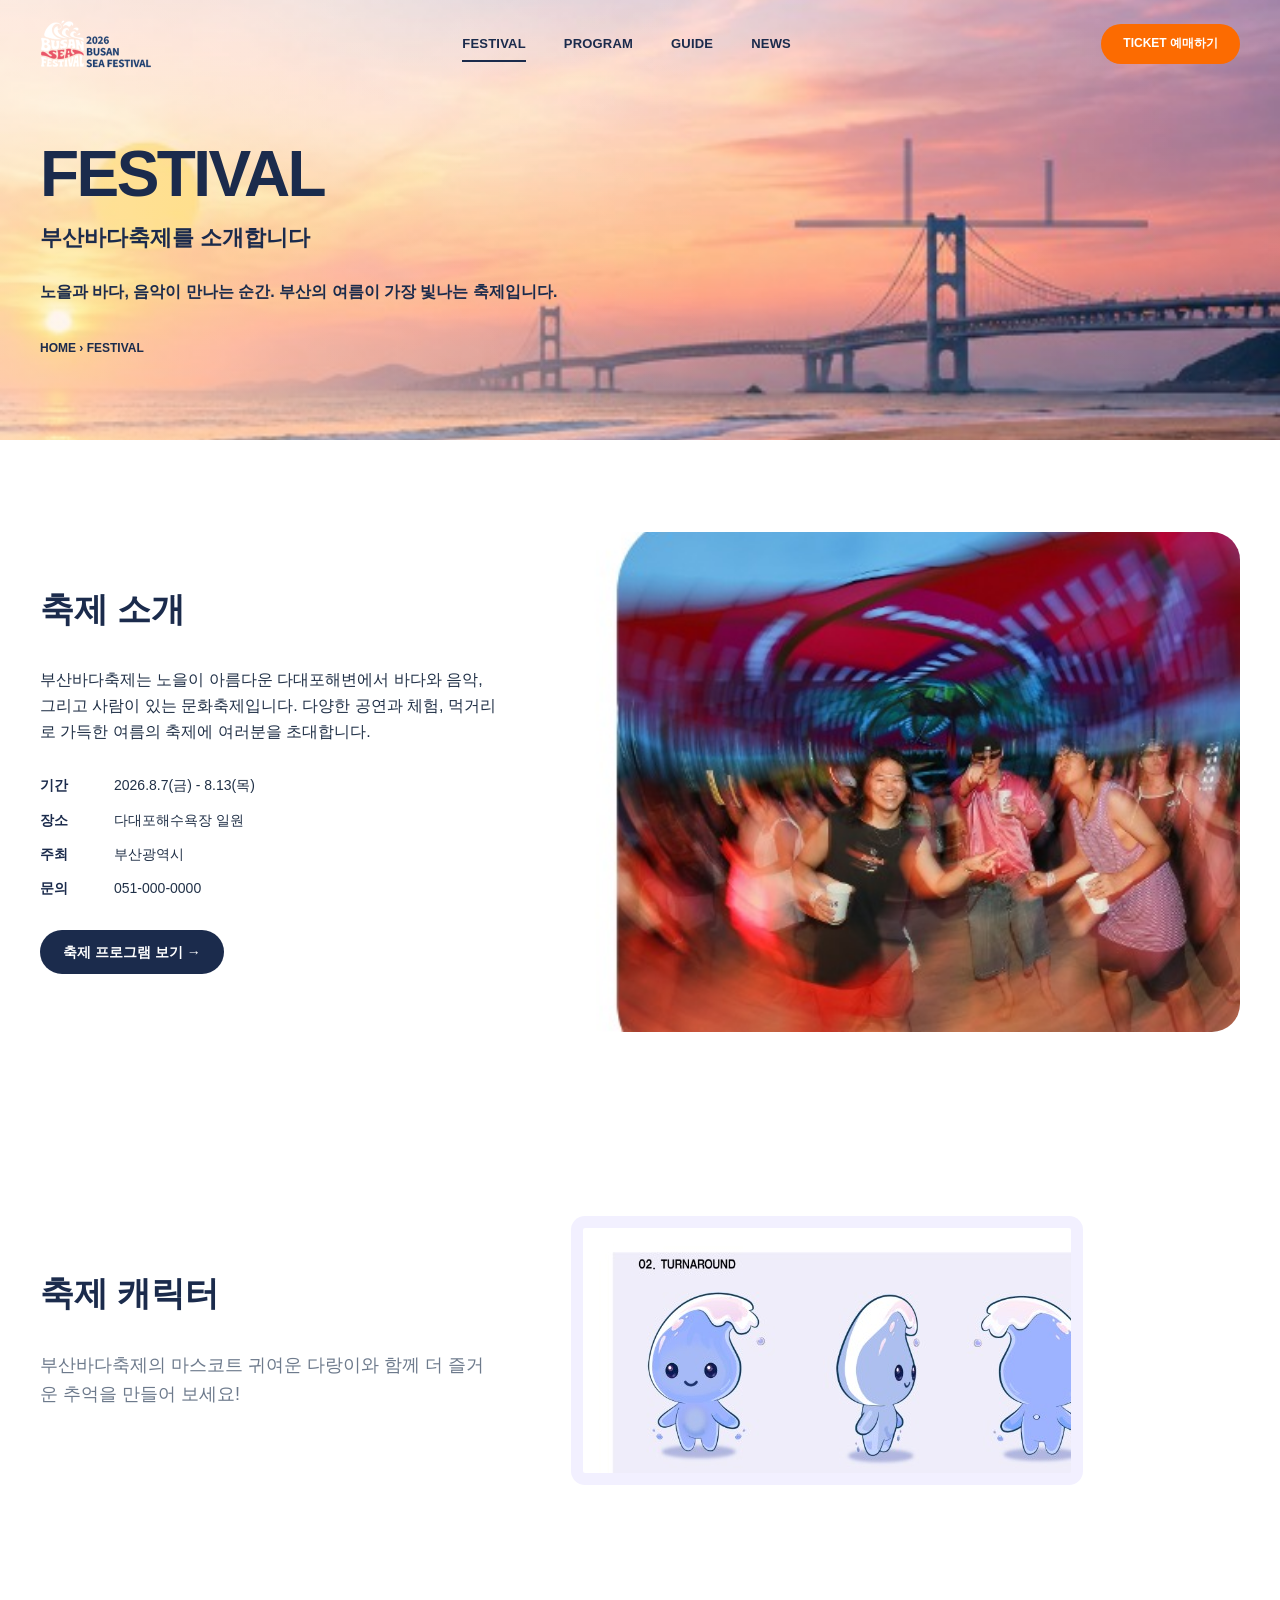
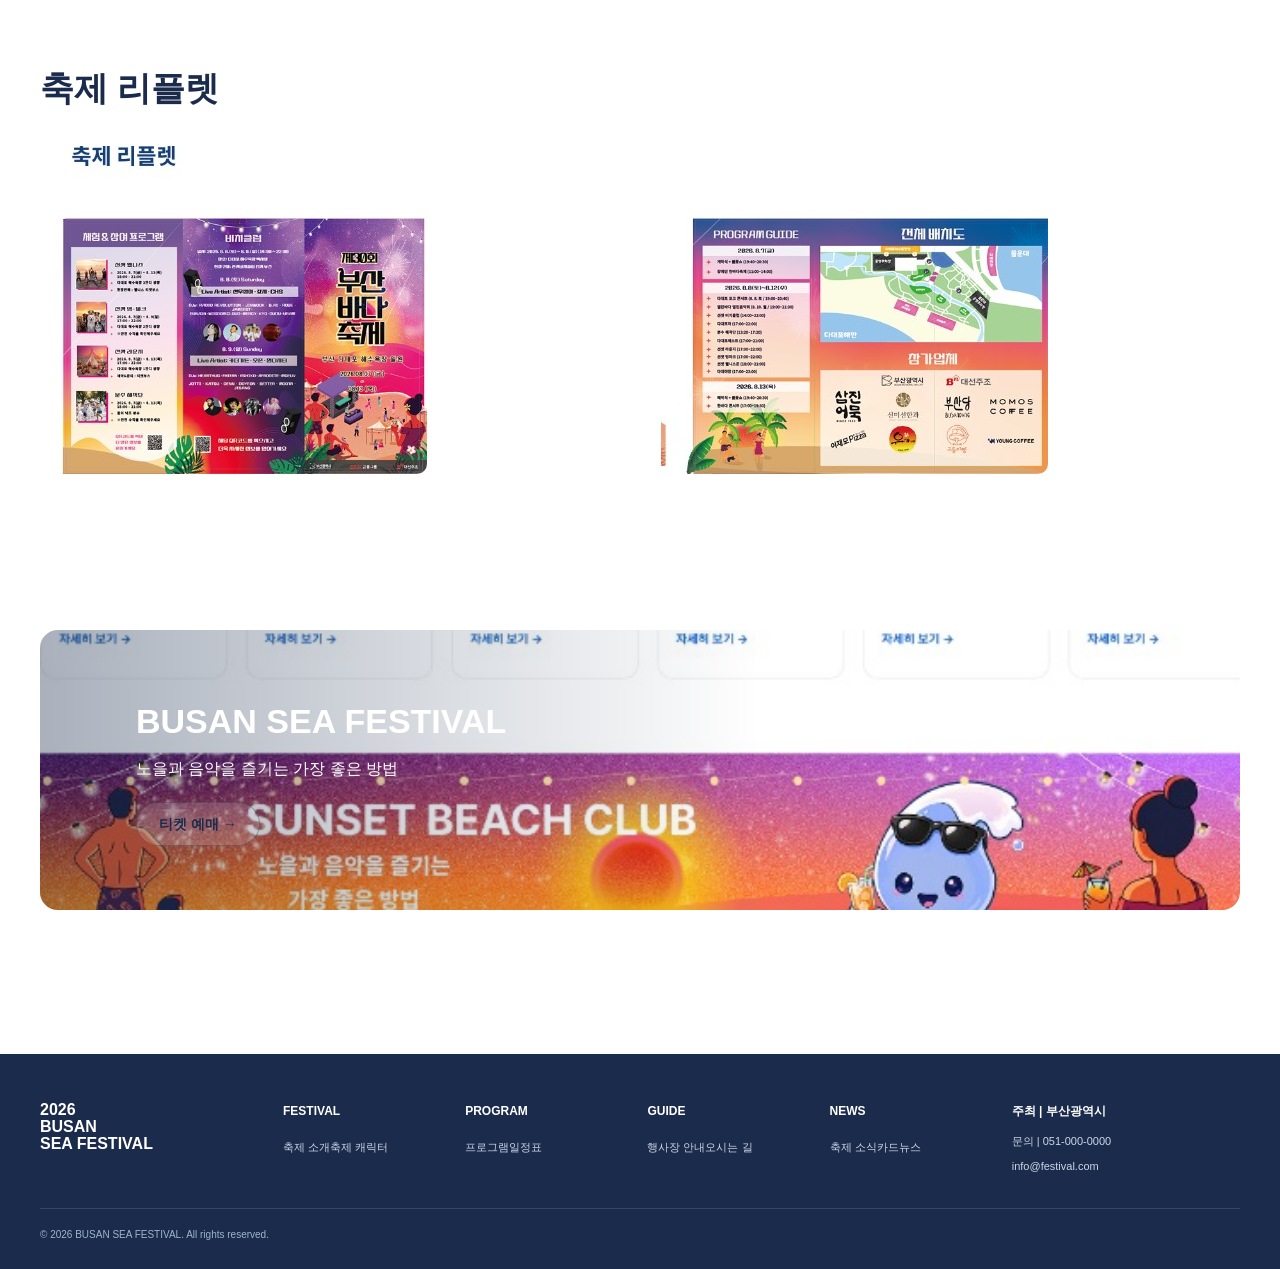
==== commit 36128fcf: "파비콘추가" ====
--- a/festival.html
+++ b/festival.html
@@ -3,6 +3,7 @@
 <head>
 <meta charset="UTF-8">
 <meta name="viewport" content="width=device-width, initial-scale=1.0">
+<link rel="icon" type="image/png" href="assets/favicon.png">
 <title>FESTIVAL | 부산바다축제</title>
 <link rel="stylesheet" href="css/main.css">
 </head>
--- a/css/main.css
+++ b/css/main.css
@@ -1,21 +1,75 @@
 
 :root{
-  --navy:#123B72;
-  --navy-2:#0D315F;
-  --blue:#2679EE;
+
+  /* 제목, 본문 주요 텍스트 */
+
+  --navy:#1B2B4C;  
+  --navy-2:var(--navy);
+
+  /* 링크, 서브 포인트 */
+
+  --blue:#4A90E2;
   --blue-soft:#EEF6FF;
-  --orange:#FF7A25;
-  --coral:#FF6B6B;
+
+  /* 버튼, 중요 일정, 강조 */ 
+
+  --orange: #FC6B01;
+
+  /* 메인 포인트 */
+
+ --coral: #F45667; 
+  
   --green:#20A86B;
   --purple:#7A5BD2;
+
   --text:#203047;
   --muted:#6D7A8C;
   --border:#E2E8F0;
   --surface:#F8FAFC;
   --white:#fff;
+      
+      
   --max:1200px;
   --radius:18px;
-  --shadow:0 12px 32px rgba(18,59,114,.08);
+  --shadow:0 12px 32px rgba(27,43,76,.08);
+
+}
+
+/* HOME news cards */
+.home-news__head{display:flex;align-items:flex-end;justify-content:space-between;gap:28px;margin-bottom:34px}
+.home-news__head .section-title{margin:0}
+.home-news__more{display:inline-flex;align-items:center;gap:10px;color:var(--navy);font-size:12px;font-weight:900;white-space:nowrap}
+.home-news__more span{font-size:17px;transition:transform .2s ease}
+.home-news__grid{display:grid;grid-template-columns:repeat(4,minmax(0,1fr));gap:18px}
+.home-news-card{position:relative;isolation:isolate;height:220px;overflow:hidden;border-radius:22px;background:var(--navy);box-shadow:0 10px 28px rgba(27,43,76,.08);transition:transform .25s ease,box-shadow .25s ease}
+.home-news-card img{width:100%;height:100%;object-fit:cover;transition:transform .4s ease}
+.home-news-card__overlay{position:absolute;z-index:1;inset:0;background:color-mix(in srgb,var(--news-accent) 48%,transparent);transition:background .25s ease}
+.home-news-card--coral{--news-accent:var(--coral)}
+.home-news-card--orange{--news-accent:var(--orange)}
+.home-news-card--blue{--news-accent:var(--blue)}
+.home-news-card--navy{--news-accent:var(--navy)}
+.home-news-card__content{position:absolute;z-index:2;inset:0;display:flex;flex-direction:column;justify-content:space-between;padding:22px;color:#fff}
+.home-news-card__category{align-self:flex-start;padding:6px 10px;border:1px solid rgba(255,255,255,.45);border-radius:999px;background:rgba(27,43,76,.12);font-size:9px;font-weight:900;letter-spacing:.1em;backdrop-filter:blur(5px)}
+.home-news-card strong{display:-webkit-box;overflow:hidden;-webkit-box-orient:vertical;-webkit-line-clamp:3;font-size:18px;line-height:1.42;text-shadow:0 2px 12px rgba(7,24,47,.22)}
+@media (hover:hover) and (pointer:fine){
+  .home-news__more:hover span{transform:translateX(4px)}
+  .home-news-card:hover{transform:translateY(-4px);box-shadow:0 17px 38px rgba(27,43,76,.14)}
+  .home-news-card:hover img{transform:scale(1.035)}
+  .home-news-card:hover .home-news-card__overlay{background:color-mix(in srgb,var(--news-accent) 55%,transparent)}
+}
+@media (max-width:1024px){
+  .home-news__grid{grid-template-columns:repeat(2,minmax(0,1fr));gap:16px}
+}
+@media (max-width:768px){
+  .home-news-card__content{padding:20px}
+}
+@media (max-width:480px){
+  .home-news__head{align-items:flex-start;flex-direction:column;gap:15px;margin-bottom:24px}
+  .home-news__grid{gap:11px}
+  .home-news-card{height:205px;border-radius:18px}
+  .home-news-card__content{padding:15px}
+  .home-news-card__category{padding:5px 8px;font-size:8px}
+  .home-news-card strong{font-size:14px;line-height:1.38}
 }
 
 *{box-sizing:border-box}
@@ -55,7 +109,7 @@
 .btn--primary{background:var(--navy);color:#fff}
 .btn--orange{background:var(--orange);color:#fff}
 .btn--outline{border-color:var(--blue);color:var(--blue);background:#fff}
-.btn--ghost{border-color:rgba(18,59,114,.35);color:var(--navy);background:rgba(255,255,255,.16)}
+.btn--ghost{border-color:rgba(27,43,76,.35);color:var(--navy);background:rgba(255,255,255,.16)}
 .btn:hover{filter:brightness(.97);transform:translateY(-1px)}
 
 .site-header{
@@ -117,13 +171,35 @@
 .image-panel{border-radius:28px;overflow:hidden;background:var(--surface)}
 .image-panel img{width:100%;height:100%;object-fit:cover}
 
-.video-grid{display:grid;grid-template-columns:2fr 1fr 1fr;gap:16px}
-.video-card{position:relative;border-radius:16px;overflow:hidden;min-height:170px;background:#eaf0f6}
-.video-card:first-child{grid-row:span 2;min-height:360px}
-.video-card img{width:100%;height:100%;object-fit:cover}
+.video-grid{display:grid;grid-template-columns:minmax(0,2fr) minmax(280px,1fr);grid-template-rows:repeat(2,minmax(0,1fr));height:clamp(430px,38vw,500px);gap:18px}
+.video-card{
+  position:relative;overflow:hidden;border-radius:22px;background:#eaf0f6;
+  box-shadow:0 12px 30px rgba(27,43,76,.08);
+  transition:transform .28s ease,box-shadow .28s ease
+}
+.video-card--main{grid-row:1/3}
+.video-card::after{
+  content:"";position:absolute;inset:0;
+  background:linear-gradient(180deg,transparent 42%,rgba(7,27,54,.78) 100%);
+  pointer-events:none
+}
+.video-card img{width:100%;height:100%;object-fit:cover;transition:transform .5s ease}
+.video-card__content{position:absolute;z-index:2;left:28px;right:28px;bottom:24px;color:#fff}
+.video-card__content span{display:block;margin-bottom:5px;color:#ffd2b4;font-size:10px;font-weight:900;letter-spacing:.16em}
+.video-card__content h3{margin:0;font-size:22px;line-height:1.3;letter-spacing:-.02em}
+.video-card--sub .video-card__content{left:20px;right:20px;bottom:17px}
+.video-card--sub .video-card__content h3{font-size:15px}
 .play{
-  position:absolute;inset:50% auto auto 50%;transform:translate(-50%,-50%);
-  width:56px;height:56px;border-radius:50%;border:0;background:#fff;color:var(--navy);font-size:20px
+  position:absolute;z-index:3;inset:50% auto auto 50%;transform:translate(-50%,-50%);
+  display:grid;width:48px;height:48px;padding:0;place-items:center;
+  border:0;border-radius:50%;background:#fff;color:var(--navy);font-size:16px;
+  box-shadow:0 10px 26px rgba(8,31,63,.2);transition:transform .25s ease,background .25s ease,color .25s ease
+}
+.video-card--main .play{width:64px;height:64px;font-size:20px}
+@media (hover:hover) and (pointer:fine){
+  .video-card:hover{transform:translateY(-4px);box-shadow:0 18px 38px rgba(27,43,76,.14)}
+  .video-card:hover img{transform:scale(1.035)}
+  .video-card:hover .play{transform:translate(-50%,-50%) scale(1.04);background:var(--orange);color:#fff}
 }
 
 .grid-3{display:grid;grid-template-columns:repeat(3,1fr);gap:24px}
@@ -135,10 +211,42 @@
 .program-card h3{margin:0 0 8px;color:var(--navy);font-size:18px}
 .program-card p{margin:0 0 14px;color:var(--muted);font-size:13px}
 .program-card .meta{display:flex;gap:12px;flex-wrap:wrap;font-size:11px;color:var(--muted)}
+.program-slider{
+  position:relative;
+  width:min(1400px,calc(100vw - 48px));
+  margin-left:50%;
+  transform:translateX(-50%)
+}
+.program-slider__viewport{
+  display:flex;overflow-x:auto;scroll-snap-type:x mandatory;scroll-behavior:smooth;
+  scrollbar-width:none;cursor:grab;touch-action:pan-y;overscroll-behavior-x:contain
+}
+.program-slider__viewport::-webkit-scrollbar{display:none}
+.program-slider__viewport.is-dragging{cursor:grabbing;scroll-behavior:auto;user-select:none}
+.program-slide{flex:0 0 100%;min-width:0;scroll-snap-align:start;scroll-snap-stop:always}
+.program-slide--cards{display:grid;grid-template-columns:repeat(3,minmax(0,1fr));gap:24px}
+.program-slide--cards .program-card img{height:220px}
+.program-slide img,.program-slide a{-webkit-user-drag:none;user-select:none}
+.program-slider__dots{display:flex;justify-content:center;align-items:center;gap:9px;margin-top:26px}
+.program-slider__dot{
+  width:8px;height:8px;padding:0;border:0;border-radius:50%;background:#d9e0e8;
+  transition:width .2s ease,background .2s ease,transform .2s ease
+}
+.program-slider__dot.is-active{width:20px;border-radius:999px;background:var(--orange)}
+.program-slider__dot:focus-visible{outline:2px solid var(--navy);outline-offset:4px}
 
 .promo-banner{border-radius:18px;overflow:hidden;position:relative}
-.promo-banner img{width:100%;height:220px;object-fit:cover}
-.promo-banner .overlay{position:absolute;inset:0;display:flex;align-items:center;padding:0 8%;color:#fff;background:linear-gradient(90deg,rgba(10,31,64,.35),transparent 60%)}
+
+.promo-banner img{width:100%;height:280px;object-fit:cover; transition:transform .6s ease;}
+.promo-banner:hover img{transform:scale(1.025);}
+.promo-banner .overlay{position:absolute;inset:0;display:flex;align-items:center;padding:0 8%;color:#fff;background:linear-gradient(90deg,rgba(10,31,64,.35),transparent 60%) ;transition:background .3s ease;}
+.promo-banner:hover .overlay{background:linear-gradient(90deg, rgba(27,43,76,.55), rgba(27,43,76,.08) 70% );}
+
+
+.promo-banner a b{display:inline-block;transition:transform .25s ease;}
+.promo-banner:hover a b{transform:translateX(5px);}
+
+
 .promo-banner h2{font-size:34px;margin:0 0 8px}
 .promo-banner p{margin:0 0 20px}
 
@@ -164,13 +272,107 @@
 .leaflet-grid img{border-radius:10px}
 
 /* Program */
-.category-grid{display:grid;grid-template-columns:repeat(6,1fr);gap:18px}
+.category-grid{display:grid;grid-template-columns:repeat(5,1fr);gap:18px}
 .category{
   border:1px solid var(--border);border-radius:12px;padding:24px 12px;text-align:center;
   background:#fff;font-size:13px;font-weight:800;color:var(--navy)
 }
 .category.active{border-color:var(--orange);background:#fff9f4}
 .category i{display:block;font-style:normal;font-size:26px;color:var(--blue);margin-bottom:8px}
+.program-more-wrap{display:flex;justify-content:center;margin-top:36px}
+.program-more-wrap[hidden]{display:none}
+.program-more-btn{gap:10px;min-width:174px;justify-content:center}
+.program-more-btn span{font-size:15px;transition:transform .2s ease}
+.program-more-btn:hover span{transform:translateY(2px)}
+#program-list .program-card{scroll-margin-top:110px}
+#program-list .program-card.is-revealing{animation:programReveal .42s ease both}
+#program-list .program-card.is-hash-target{animation:programTargetHighlight 1.35s ease}
+#schedule{scroll-margin-top:100px}
+.festival-schedule__tabs{
+  display:grid;
+  grid-template-columns:repeat(7,minmax(0,1fr));
+  gap:10px;
+}
+.festival-date-tab{
+  position:relative;
+  min-width:0;
+  padding:16px 8px 14px;
+  border:1px solid var(--border);
+  border-radius:16px;
+  color:var(--navy);
+  background:#fff;
+  text-align:center;
+  transition:background .2s ease,color .2s ease,border-color .2s ease,transform .2s ease,box-shadow .2s ease;
+}
+.festival-date-tab strong,.festival-date-tab span,.festival-date-tab small{display:block}
+.festival-date-tab strong{font-size:17px;line-height:1}
+.festival-date-tab span{margin-top:7px;color:var(--muted);font-size:9px;font-weight:900;letter-spacing:.12em}
+.festival-date-tab small{min-height:10px;margin-top:7px;color:var(--orange);font-size:8px;font-weight:900;letter-spacing:.08em}
+.festival-date-tab i{
+  position:absolute;
+  top:9px;
+  right:10px;
+  width:6px;
+  height:6px;
+  border-radius:50%;
+  background:var(--orange);
+}
+.festival-date-tab.is-active{
+  border-color:var(--navy);
+  color:#fff;
+  background:var(--navy);
+  box-shadow:0 10px 24px rgba(27,43,76,.16);
+}
+.festival-date-tab.is-active span{color:#dbe7f5}
+.festival-date-tab.is-active small{color:#ffb178}
+.festival-date-tab.is-active i{box-shadow:0 0 0 4px rgba(252,107,1,.18)}
+.festival-schedule__panel{
+  margin-top:24px;
+  padding:30px 34px;
+  border:1px solid var(--border);
+  border-radius:24px;
+  background:#fff;
+  box-shadow:0 18px 46px rgba(27,43,76,.06);
+}
+.festival-schedule__panel.is-entering{animation:schedulePanelIn .32s ease both}
+.festival-day-heading{display:flex;align-items:flex-end;justify-content:space-between;gap:24px;padding-bottom:22px;border-bottom:1px solid var(--border)}
+.festival-day-heading__date{display:flex;align-items:baseline;gap:12px;color:var(--navy)}
+.festival-day-heading__date strong{font-size:31px;line-height:1}
+.festival-day-heading__date span{font-size:11px;font-weight:900;letter-spacing:.14em}
+.festival-day-heading p{margin:0;color:var(--muted);font-size:13px;font-weight:700}
+.festival-timeline{position:relative;padding-top:8px}
+.festival-timeline::before{content:"";position:absolute;top:28px;bottom:22px;left:109px;width:1px;background:#dfe8f1}
+.festival-timeline__item{position:relative;display:grid;grid-template-columns:88px minmax(0,1fr);gap:42px;padding:20px 0}
+.festival-timeline__item::before{
+  content:"";
+  position:absolute;
+  top:27px;
+  left:105px;
+  width:9px;
+  height:9px;
+  border:3px solid #fff;
+  border-radius:50%;
+  background:var(--blue);
+  box-shadow:0 0 0 1px #cbd9e8;
+}
+.festival-timeline__item.is-featured::before{background:var(--orange)}
+.festival-timeline__time{color:var(--navy);font-size:15px;font-weight:900;line-height:1.4;text-align:right}
+.festival-timeline__content{padding-left:4px}
+.festival-timeline__badge{display:inline-block;margin-bottom:6px;color:var(--orange);font-size:8px;font-weight:900;letter-spacing:.12em}
+.festival-timeline__content h3{margin:0 0 5px;color:var(--navy-2);font-size:17px}
+.festival-timeline__content p{margin:0;color:var(--muted);font-size:12px;line-height:1.6}
+@keyframes schedulePanelIn{
+  from{opacity:.35;transform:translateY(6px)}
+  to{opacity:1;transform:translateY(0)}
+}
+@keyframes programReveal{
+  from{opacity:0;transform:translateY(16px)}
+  to{opacity:1;transform:translateY(0)}
+}
+@keyframes programTargetHighlight{
+  0%,100%{border-color:var(--border);box-shadow:none}
+  18%,72%{border-color:rgba(252,107,1,.82);box-shadow:0 0 0 4px rgba(252,107,1,.12),0 14px 34px rgba(27,43,76,.12)}
+}
 
 /* Guide */
 .guide-top{display:grid;grid-template-columns:1.3fr .8fr;gap:45px;align-items:center}
@@ -192,33 +394,91 @@
 
 /* News */
 .news-controls{display:flex;flex-wrap:wrap;gap:14px;align-items:center;margin:35px 0}
-.tabs{display:flex;gap:12px;flex-wrap:wrap;flex:1}
-.tab{border:1px solid var(--border);background:#fff;border-radius:999px;padding:10px 24px;font-weight:800;font-size:12px}
-.tab.active{background:var(--navy);color:#fff}
-.search{display:flex;gap:10px}
-.search input,.search select{height:44px;border:1px solid var(--border);border-radius:999px;padding:0 18px;background:#fff}
-.news-list{display:grid;gap:14px}
-.news-card{display:grid;grid-template-columns:350px 1fr 70px;border:1px solid var(--border);border-radius:16px;overflow:hidden;min-height:200px}
-.news-card img{width:100%;height:100%;object-fit:cover}
-.news-card .content{padding:28px 32px}
-.news-card h3{margin:8px 0;color:var(--navy);font-size:20px}
-.news-card p{font-size:13px;color:var(--muted);max-width:680px}
-.news-card .meta{font-size:11px;color:#9aa5b4;display:flex;gap:18px}
+.tabs{display:flex;gap:10px;flex-wrap:wrap;flex:1}
+.tab{border:1px solid var(--border);background:#fff;border-radius:999px;padding:10px 22px;font-weight:800;font-size:12px;white-space:nowrap}
+.tab.active{background:var(--navy);color:#fff;border-color:var(--navy)}
+.search{display:flex;gap:10px;position:relative}
+.search input{width:230px;min-width:0;height:44px;border:1px solid var(--border);border-radius:999px;padding:0 18px;background:#fff}
+.news-sort{position:relative;width:116px}
+.news-sort__toggle{display:flex;align-items:center;justify-content:space-between;width:100%;height:44px;padding:0 15px;border:1px solid var(--border);border-radius:999px;background:#fff;color:var(--navy);font-size:12px;font-weight:800}
+.news-sort__toggle i{font-style:normal;font-size:15px;transition:transform .2s ease}
+.news-sort__toggle[aria-expanded="true"] i{transform:rotate(180deg)}
+.news-sort__menu{position:absolute;z-index:10;top:calc(100% + 7px);right:0;width:100%;padding:6px;border:1px solid var(--border);border-radius:14px;background:#fff;box-shadow:0 12px 28px rgba(27,43,76,.13)}
+.news-sort__menu[hidden]{display:none}
+.news-sort__menu button{width:100%;padding:9px 10px;border:0;border-radius:9px;background:transparent;color:var(--muted);font-size:12px;text-align:left}
+.news-sort__menu button[aria-selected="true"]{background:var(--blue-soft);color:var(--navy);font-weight:900}
+.news-list{display:grid;gap:15px;scroll-margin-top:100px}
+.news-card{--category-color:var(--blue);position:relative;display:grid;grid-template-columns:310px minmax(0,1fr) 72px;min-height:210px;overflow:hidden;border:1px solid var(--border);border-radius:18px;background:#fff;transition:transform .22s ease,border-color .22s ease,box-shadow .22s ease}
+.news-card::before{content:"";position:absolute;z-index:2;top:0;left:0;width:3px;height:100%;background:var(--category-color)}
+.news-card[data-category="notice"]{--category-color:var(--blue)}
+.news-card[data-category="press"]{--category-color:var(--navy)}
+.news-card[data-category="festival"]{--category-color:var(--orange)}
+.news-card[data-category="event"]{--category-color:var(--coral)}
+.news-card[hidden],.news-empty[hidden],.pagination[hidden]{display:none}
+.news-card img{width:100%;height:100%;min-height:210px;object-fit:cover;transition:transform .35s ease}
+.news-card .content{display:flex;flex-direction:column;justify-content:center;padding:25px 30px}
+.news-card .eyebrow{display:flex;align-items:center;gap:7px;color:var(--category-color);font-size:12px}
+.news-card .eyebrow::before{content:"";width:6px;height:6px;border-radius:50%;background:currentColor}
+.news-card h3{margin:8px 0 7px;color:var(--navy);font-size:21px;font-weight:900;line-height:1.35}
+.news-card p{margin:0;color:var(--muted);font-size:13px;line-height:1.65;max-width:680px}
+.news-card .meta{display:flex;gap:18px;margin-top:18px;color:#8b98a9;font-size:11px}
 .news-card .go{display:grid;place-items:center}
-.arrow-btn{width:44px;height:44px;border-radius:50%;border:1px solid var(--border);background:#fff;font-size:20px}
-.pagination{display:flex;justify-content:center;gap:22px;margin-top:42px;align-items:center}
-.pagination a{font-size:12px;font-weight:800}
-.pagination .active{width:34px;height:34px;border-radius:50%;display:grid;place-items:center;background:var(--navy);color:#fff}
+.arrow-btn{display:grid;place-items:center;width:44px;height:44px;border-radius:50%;border:1px solid var(--border);background:#fff;color:var(--navy);font-size:20px;transition:transform .2s ease,border-color .2s ease,color .2s ease}
+.news-empty{margin:44px 0 0;padding:34px;border:1px dashed var(--border);border-radius:16px;color:var(--muted);text-align:center}
+.pagination{display:flex;justify-content:center;gap:10px;margin-top:42px;align-items:center}
+.pagination button{display:grid;place-items:center;width:36px;height:36px;border:0;border-radius:50%;background:transparent;color:var(--navy);font-size:12px;font-weight:900}
+.pagination button.active{background:var(--navy);color:#fff}
+.pagination button:disabled{color:#c7d0dc;cursor:default}
+@media (hover:hover) and (pointer:fine){
+  .news-card:hover{transform:translateY(-3px);border-color:color-mix(in srgb,var(--category-color) 38%,var(--border));box-shadow:0 14px 34px rgba(27,43,76,.1)}
+  .news-card:hover img{transform:scale(1.025)}
+  .news-card:hover .arrow-btn{transform:translateX(4px);border-color:var(--category-color);color:var(--category-color)}
+  .news-sort__menu button:hover{background:var(--surface);color:var(--navy)}
+}
 
 /* Detail */
-.article{max-width:980px;margin:auto}
-.article h1{font-size:34px;line-height:1.3;color:#111}
-.article-hero{margin:32px 0;border-radius:10px;overflow:hidden}
-.article-section{margin:70px 0}
-.article-section h2{font-size:26px;color:#111}
-.article-gallery{display:grid;grid-template-columns:repeat(3,1fr);gap:28px}
-.article-gallery img{border-radius:12px}
-.caption{text-align:center;font-size:12px;color:var(--muted);margin-top:8px}
+.news-detail-hero{
+  --news-detail-accent:var(--blue);
+  position:relative;
+  min-height:560px;
+  overflow:hidden;
+  color:#fff;
+  background:linear-gradient(120deg,var(--navy) 0%,var(--navy-2) 54%,#102847 100%);
+}
+.news-detail-hero[data-category="notice"]{--news-detail-accent:var(--blue)}
+.news-detail-hero[data-category="press"]{--news-detail-accent:var(--navy)}
+.news-detail-hero[data-category="festival"]{--news-detail-accent:var(--orange)}
+.news-detail-hero[data-category="event"]{--news-detail-accent:var(--coral)}
+.news-detail-hero__inner{position:relative;z-index:2;display:grid;grid-template-columns:minmax(0,45fr) minmax(0,55fr);gap:58px;align-items:center;min-height:560px;padding-top:46px;padding-bottom:100px}
+.news-detail-hero__copy{max-width:540px}
+.news-detail-hero__category{display:inline-flex;align-items:center;gap:9px;margin-bottom:22px;color:var(--news-detail-accent);font-size:12px;font-weight:900;letter-spacing:.08em}
+.news-detail-hero__category::before{content:"";width:8px;height:8px;border-radius:50%;background:currentColor;box-shadow:0 0 0 5px color-mix(in srgb,var(--news-detail-accent) 18%,transparent)}
+.news-detail-hero h1{margin:0;max-width:570px;color:#fff;font-size:46px;line-height:1.18;letter-spacing:-.035em;word-break:keep-all}
+.news-detail-hero__summary{margin:24px 0 0;max-width:500px;color:#d7e0eb;font-size:16px;line-height:1.75}
+.news-detail-hero__meta{display:flex;gap:22px;margin-top:28px;color:#afbdcf;font-size:11px;font-weight:700;letter-spacing:.035em}
+.news-detail-hero__visual{position:relative;height:430px;overflow:hidden}
+.news-detail-hero__visual::after{content:"";position:absolute;inset:0;background:linear-gradient(90deg,rgba(27,43,76,.42),transparent 32%);pointer-events:none}
+.news-detail-hero__visual img{width:100%;height:100%;object-fit:cover;object-position:center}
+.news-detail-hero__wave{position:absolute;z-index:3;right:0;bottom:-1px;left:0;width:100%;height:105px;display:block;pointer-events:none}
+.news-detail-body{padding-top:54px}
+.news-detail-article{max-width:960px;margin:auto}
+.news-detail-article__intro{max-width:760px;margin:0 auto 78px;text-align:center}
+.news-detail-article__intro p{margin:0;color:var(--navy);font-size:20px;font-weight:800;line-height:1.75}
+.news-detail-article__section{margin:0 0 86px}
+.news-detail-article__section h2{margin:0 0 14px;color:var(--navy);font-size:28px;line-height:1.35}
+.news-detail-article__section > p:not(.news-detail-article__caption){margin:0 0 34px;color:var(--muted);font-size:15px;line-height:1.8}
+.news-detail-article__section > img{width:100%;border-radius:18px}
+.news-detail-article__gallery{display:grid;grid-template-columns:repeat(3,minmax(0,1fr));gap:24px;margin-top:32px}
+.news-detail-article__gallery img{width:100%;height:100%;aspect-ratio:1/1.18;object-fit:cover;border-radius:16px}
+.news-detail-article__caption{margin:12px 0 0;color:var(--muted);font-size:11px;text-align:center}
+.news-detail-nav{display:grid;grid-template-columns:1fr auto 1fr;align-items:center;gap:20px;padding-top:30px;border-top:1px solid var(--border)}
+.news-detail-nav__side{color:var(--navy);font-size:12px;font-weight:800}
+.news-detail-nav__side:last-child{text-align:right}
+.news-detail-nav__side.is-disabled{color:#b7c1ce}
+.news-detail-nav__list{display:inline-flex;align-items:center;justify-content:center;min-width:112px;height:44px;border:1px solid var(--navy);border-radius:999px;color:var(--navy);font-size:12px;font-weight:900;transition:background .2s ease,color .2s ease}
+@media (hover:hover) and (pointer:fine){
+  .news-detail-nav__list:hover{background:var(--navy);color:#fff}
+}
 
 /* Ticket */
 .ticket-layout{display:grid;grid-template-columns:minmax(0,1fr) 360px;gap:36px;align-items:start}
@@ -271,6 +531,10 @@
   .news-card{grid-template-columns:280px 1fr 60px}
   .summary-panel{position:static}
   .footer-grid{grid-template-columns:repeat(3,1fr)}
+  .program-slide--cards{grid-template-columns:repeat(2,minmax(0,1fr));gap:18px}
+  .news-detail-hero__inner{grid-template-columns:minmax(0,48fr) minmax(0,52fr);gap:34px}
+  .news-detail-hero h1{font-size:40px}
+  .news-detail-hero__visual{height:390px}
 }
 @media (max-width:768px){
   .container,.header-inner{width:min(100% - 28px,var(--max))}
@@ -289,22 +553,34 @@
   .quick-item:nth-child(-n+3){border-bottom:1px solid var(--border)}
   .section{padding:64px 0}
   .section-title{font-size:28px}
-  .video-grid{grid-template-columns:1fr 1fr}
-  .video-card:first-child{grid-column:1/-1;grid-row:auto}
+  .video-grid{grid-template-columns:1fr 1fr;grid-template-rows:auto;height:auto;gap:14px}
+  .video-card--main{grid-column:1/-1;grid-row:auto;aspect-ratio:16/9}
+  .video-card--sub{aspect-ratio:16/9}
+  .video-card__content{left:20px;right:20px;bottom:18px}
   .grid-6,.category-grid,.grid-4,.grid-3{grid-template-columns:repeat(2,1fr)}
   .schedule-row{grid-template-columns:repeat(2,1fr)}
   .leaflet-grid,.coupon-grid{grid-template-columns:1fr}
   .news-card{grid-template-columns:1fr}
-  .news-card img{height:220px}
+  .news-card img{height:230px;min-height:230px}
+  .news-card .content{padding:24px}
   .news-card .go{display:none}
   .search{width:100%}
-  .search input{flex:1}
-  .article-gallery{grid-template-columns:1fr}
+  .search input{flex:1;width:auto}
+  .news-detail-hero{min-height:auto}
+  .news-detail-hero__inner{grid-template-columns:1fr;gap:38px;min-height:auto;padding-top:100px;padding-bottom:100px}
+  .news-detail-hero__copy{max-width:620px}
+  .news-detail-hero__visual{height:320px}
+  .news-detail-hero__wave{height:75px}
+  .news-detail-article__gallery{grid-template-columns:1fr}
+  .news-detail-article__intro{margin-bottom:60px}
+  .news-detail-article__section{margin-bottom:68px}
   .ticket-option{grid-template-columns:38px 50px 1fr}
   .ticket-price,.qty{grid-column:3}
   .steps{grid-template-columns:repeat(2,1fr);gap:18px}
   .mobile-ticket{flex-direction:column;align-items:flex-start}
   .footer-grid{grid-template-columns:1fr 1fr}
+  
+  .promo-banner img{height:220px;}
 }
 @media (max-width:480px){
   .hero h1,.sub-hero h1{font-size:40px}
@@ -313,12 +589,42 @@
   .quick-item{border-right:0!important;border-bottom:1px solid var(--border)}
   .quick-item:last-child{border-bottom:0}
   .video-grid{grid-template-columns:1fr}
+  .video-card--main,.video-card--sub{grid-column:auto;aspect-ratio:16/10}
+  .video-card--main .play{width:56px;height:56px;font-size:18px}
   .program-card img{height:190px}
+  .program-slide--cards{grid-template-columns:repeat(2,minmax(0,1fr));gap:12px}
+  .program-slide .program-card img{height:clamp(110px,34vw,155px)}
+  .program-slide .program-card .body{padding:14px 12px}
+  .program-slide .program-card h3{font-size:15px}
+  .program-slide .program-card p{font-size:11px}
   .footer-grid{grid-template-columns:1fr}
   .tabs{display:grid;grid-template-columns:repeat(2,1fr);width:100%}
   .tab{text-align:center}
   .search{flex-direction:column}
   .search select{width:100%}
+  .news-controls .tabs{display:flex;flex-wrap:nowrap;gap:8px;overflow-x:auto;padding:2px 0 7px;scrollbar-width:none}
+  .news-controls .tabs::-webkit-scrollbar{display:none}
+  .news-controls .tab{flex:0 0 auto;padding:9px 18px}
+  .news-controls .search{flex-direction:row}
+  .news-controls .news-sort{flex:0 0 112px;width:112px}
+  .news-card h3{font-size:18px}
+  .news-card p{font-size:12px}
+  .news-card .meta{margin-top:15px}
+  .news-detail-hero__inner{gap:30px;padding-top:92px;padding-bottom:78px}
+  .news-detail-hero h1{font-size:32px;line-height:1.22}
+  .news-detail-hero__category{margin-bottom:16px}
+  .news-detail-hero__summary{margin-top:18px;font-size:14px}
+  .news-detail-hero__meta{margin-top:20px}
+  .news-detail-hero__visual{height:250px}
+  .news-detail-hero__wave{height:56px}
+  .news-detail-body{padding-top:36px}
+  .news-detail-article__intro{margin-bottom:48px;text-align:left}
+  .news-detail-article__intro p{font-size:17px}
+  .news-detail-article__section{margin-bottom:54px}
+  .news-detail-article__section h2{font-size:23px}
+  .news-detail-nav{gap:10px}
+  .news-detail-nav__list{min-width:96px}
+  .news-detail-nav__side{font-size:11px}
   .ticket-option{grid-template-columns:34px 46px 1fr}
   .ticket-badge{width:46px;height:46px}
 }
@@ -420,7 +726,7 @@
   min-height:42px;
   padding:0 20px;
   font-size:12px;
-  box-shadow:0 10px 22px rgba(18,59,114,.14);
+  box-shadow:0 10px 22px rgba(27,43,76,.14);
 }
 
 /* Slightly calmer transition into the first content block */
@@ -429,7 +735,7 @@
   padding-bottom:32px;
 }
 .home-hero + .quick-nav .quick-grid{
-  box-shadow:0 10px 30px rgba(18,59,114,.035);
+  box-shadow:0 10px 30px rgba(27,43,76,.035);
 }
 
 /* ===== HOME QUICK NAV + FESTIVAL INTRO ===== */
@@ -445,7 +751,7 @@
   border:0;
   border-radius:24px;
   padding:10px 12px;
-  box-shadow:0 18px 48px rgba(18,59,114,.10);
+  box-shadow:0 18px 48px rgba(27,43,76,.10);
 }
 .home-hero + .quick-nav .quick-item{
   position:relative;
@@ -515,9 +821,9 @@
   height:430px;
   left:-260px;
   bottom:-270px;
-  border:1px solid rgba(255,122,37,.18);
+  border:1px solid rgba(252,107,1,.18);
   border-radius:50%;
-  box-shadow:0 0 0 44px rgba(255,122,37,.035),0 0 0 88px rgba(38,121,238,.025);
+  box-shadow:0 0 0 44px rgba(252,107,1,.035),0 0 0 88px rgba(38,121,238,.025);
 }
 .home-intro-grid{grid-template-columns:.9fr 1.25fr;gap:86px}
 .home-intro-copy{max-width:450px}
@@ -581,7 +887,7 @@
   position:relative;
   height:470px;
   border-radius:32px 32px 32px 110px;
-  box-shadow:0 24px 60px rgba(18,59,114,.12);
+  box-shadow:0 24px 60px rgba(27,43,76,.12);
 }
 .home-intro-visual::before{
   content:"";
@@ -610,27 +916,64 @@
 .home-section-head{display:flex;align-items:flex-end;justify-content:space-between;gap:30px;margin-bottom:38px}
 .home-section-head .section-kicker{margin-bottom:12px}
 .home-section-head .section-title{margin:0}
-.home-schedule-grid{display:grid;gap:14px}
+.home-schedule-slider{position:relative}
+.home-schedule-slider__viewport{
+  display:flex;
+  overflow-x:auto;
+  scroll-snap-type:x mandatory;
+  scroll-behavior:smooth;
+  scrollbar-width:none;
+  cursor:grab;
+  touch-action:pan-y;
+  overscroll-behavior-x:contain;
+}
+.home-schedule-slider__viewport::-webkit-scrollbar{display:none}
+.home-schedule-slider__viewport.is-dragging{cursor:grabbing;scroll-behavior:auto;user-select:none}
+.home-schedule-slide{
+  display:grid;
+  flex:0 0 100%;
+  grid-template-columns:repeat(3,minmax(0,1fr));
+  gap:18px;
+  min-width:0;
+  scroll-snap-align:start;
+  scroll-snap-stop:always;
+}
 .home-schedule-card{
   display:grid;
-  grid-template-columns:120px 1fr 80px;
-  gap:28px;
-  align-items:center;
-  padding:22px 28px;
+  grid-template-columns:72px minmax(0,1fr);
+  grid-template-rows:auto 1fr auto;
+  gap:18px 20px;
+  align-items:start;
+  min-height:248px;
+  padding:25px;
   border:1px solid var(--border);
   border-radius:20px;
   background:#fff;
   transition:transform .2s ease,box-shadow .2s ease,border-color .2s ease;
 }
-.home-schedule-card:hover{transform:translateY(-2px);border-color:#ccd9e7;box-shadow:0 12px 30px rgba(18,59,114,.07)}
 .home-schedule-card.is-highlight{border-color:#ffd6bc;background:linear-gradient(90deg,#fff8f3,#fff)}
-.schedule-date{display:flex;align-items:center;gap:11px;color:var(--navy)}
-.schedule-date strong{font-size:37px;line-height:1}
-.schedule-date span{max-width:38px;color:var(--muted);font-size:9px;font-weight:900;line-height:1.35;letter-spacing:.08em}
+.schedule-date{display:flex;align-items:flex-start;flex-direction:column;gap:5px;color:var(--navy)}
+.schedule-date strong{font-size:39px;line-height:.9}
+.schedule-date span{color:var(--muted);font-size:9px;font-weight:900;line-height:1.35;letter-spacing:.08em}
 .schedule-tag{color:var(--orange);font-size:9px;font-weight:900;letter-spacing:.14em}
-.home-schedule-card h3{margin:3px 0 3px;color:var(--navy-2);font-size:17px}
-.home-schedule-card p{margin:0;color:var(--muted);font-size:12px}
-.home-schedule-card time{justify-self:end;color:var(--navy);font-size:15px;font-weight:900}
+.home-schedule-card h3{margin:7px 0 6px;color:var(--navy-2);font-size:18px;line-height:1.35}
+.home-schedule-card p{margin:0;color:var(--muted);font-size:12px;line-height:1.55}
+.home-schedule-card time{grid-column:2;align-self:end;color:var(--navy);font-size:16px;font-weight:900}
+.home-schedule-slider__dots{display:flex;justify-content:center;gap:9px;margin-top:24px}
+.home-schedule-slider__dot{
+  width:7px;
+  height:7px;
+  padding:0;
+  border:0;
+  border-radius:50%;
+  background:#cdd7e2;
+  transition:width .2s ease,background .2s ease;
+}
+.home-schedule-slider__dot.is-active{width:22px;border-radius:999px;background:var(--orange)}
+@media (hover:hover) and (pointer:fine){
+  .home-schedule-card:hover{transform:translateY(-3px);border-color:#c9d7e6;box-shadow:0 13px 32px rgba(27,43,76,.08)}
+  .festival-date-tab:hover:not(.is-active){transform:translateY(-2px);border-color:#c5d4e4;box-shadow:0 8px 20px rgba(27,43,76,.06)}
+}
 
 @media (max-width:1024px){
   .home-hero{
@@ -645,6 +988,7 @@
   }
   .home-intro-grid{gap:54px}
   .home-intro .section-title{font-size:36px}
+  .home-schedule-slide{grid-template-columns:repeat(2,minmax(0,1fr));gap:16px}
 }
 @media (max-width:768px){
   .site-header,
@@ -694,7 +1038,11 @@
   .home-intro-grid{grid-template-columns:1fr;gap:44px}
   .home-intro-copy{max-width:560px}
   .home-intro-visual{height:400px;border-radius:26px 26px 26px 72px}
-  .home-schedule-card{grid-template-columns:100px 1fr 60px;gap:18px;padding:20px}
+  .festival-schedule__tabs{display:flex;gap:9px;overflow-x:auto;padding:2px 1px 8px;scrollbar-width:none;scroll-snap-type:x proximity}
+  .festival-schedule__tabs::-webkit-scrollbar{display:none}
+  .festival-date-tab{flex:0 0 100px;scroll-snap-align:center}
+  .festival-schedule__panel{padding:25px 24px}
+  .home-schedule-card{min-height:228px;padding:21px}
 }
 @media (max-width:480px){
   .home-hero{
@@ -717,10 +1065,18 @@
   .home-intro .lead{font-size:14px}
   .home-intro-visual{height:310px;border-radius:22px 22px 22px 52px}
   .home-section-head{align-items:flex-start;flex-direction:column;margin-bottom:26px}
-  .home-schedule-card{grid-template-columns:68px 1fr;gap:14px;padding:18px}
-  .schedule-date{align-items:flex-start;flex-direction:column;gap:4px}
+  .home-schedule-slide{grid-template-columns:1fr;gap:12px}
+  .home-schedule-card{grid-template-columns:66px 1fr;min-height:174px;gap:12px 15px;padding:18px}
+  .schedule-date{gap:4px}
   .schedule-date strong{font-size:30px}
-  .schedule-date span{max-width:none}
   .home-schedule-card time{grid-column:2;justify-self:start;color:var(--orange)}
-  .home-schedule-card p{display:none}
-}
+  .festival-schedule__panel{padding:21px 18px;border-radius:19px}
+  .festival-day-heading{align-items:flex-start;flex-direction:column;gap:8px;padding-bottom:18px}
+  .festival-day-heading__date strong{font-size:27px}
+  .festival-timeline::before{display:none}
+  .festival-timeline__item{grid-template-columns:1fr;gap:7px;padding:17px 0;border-bottom:1px solid #edf1f5}
+  .festival-timeline__item:last-child{border-bottom:0}
+  .festival-timeline__item::before{display:none}
+  .festival-timeline__time{text-align:left;color:var(--orange)}
+  .festival-timeline__content{padding-left:0}
+}
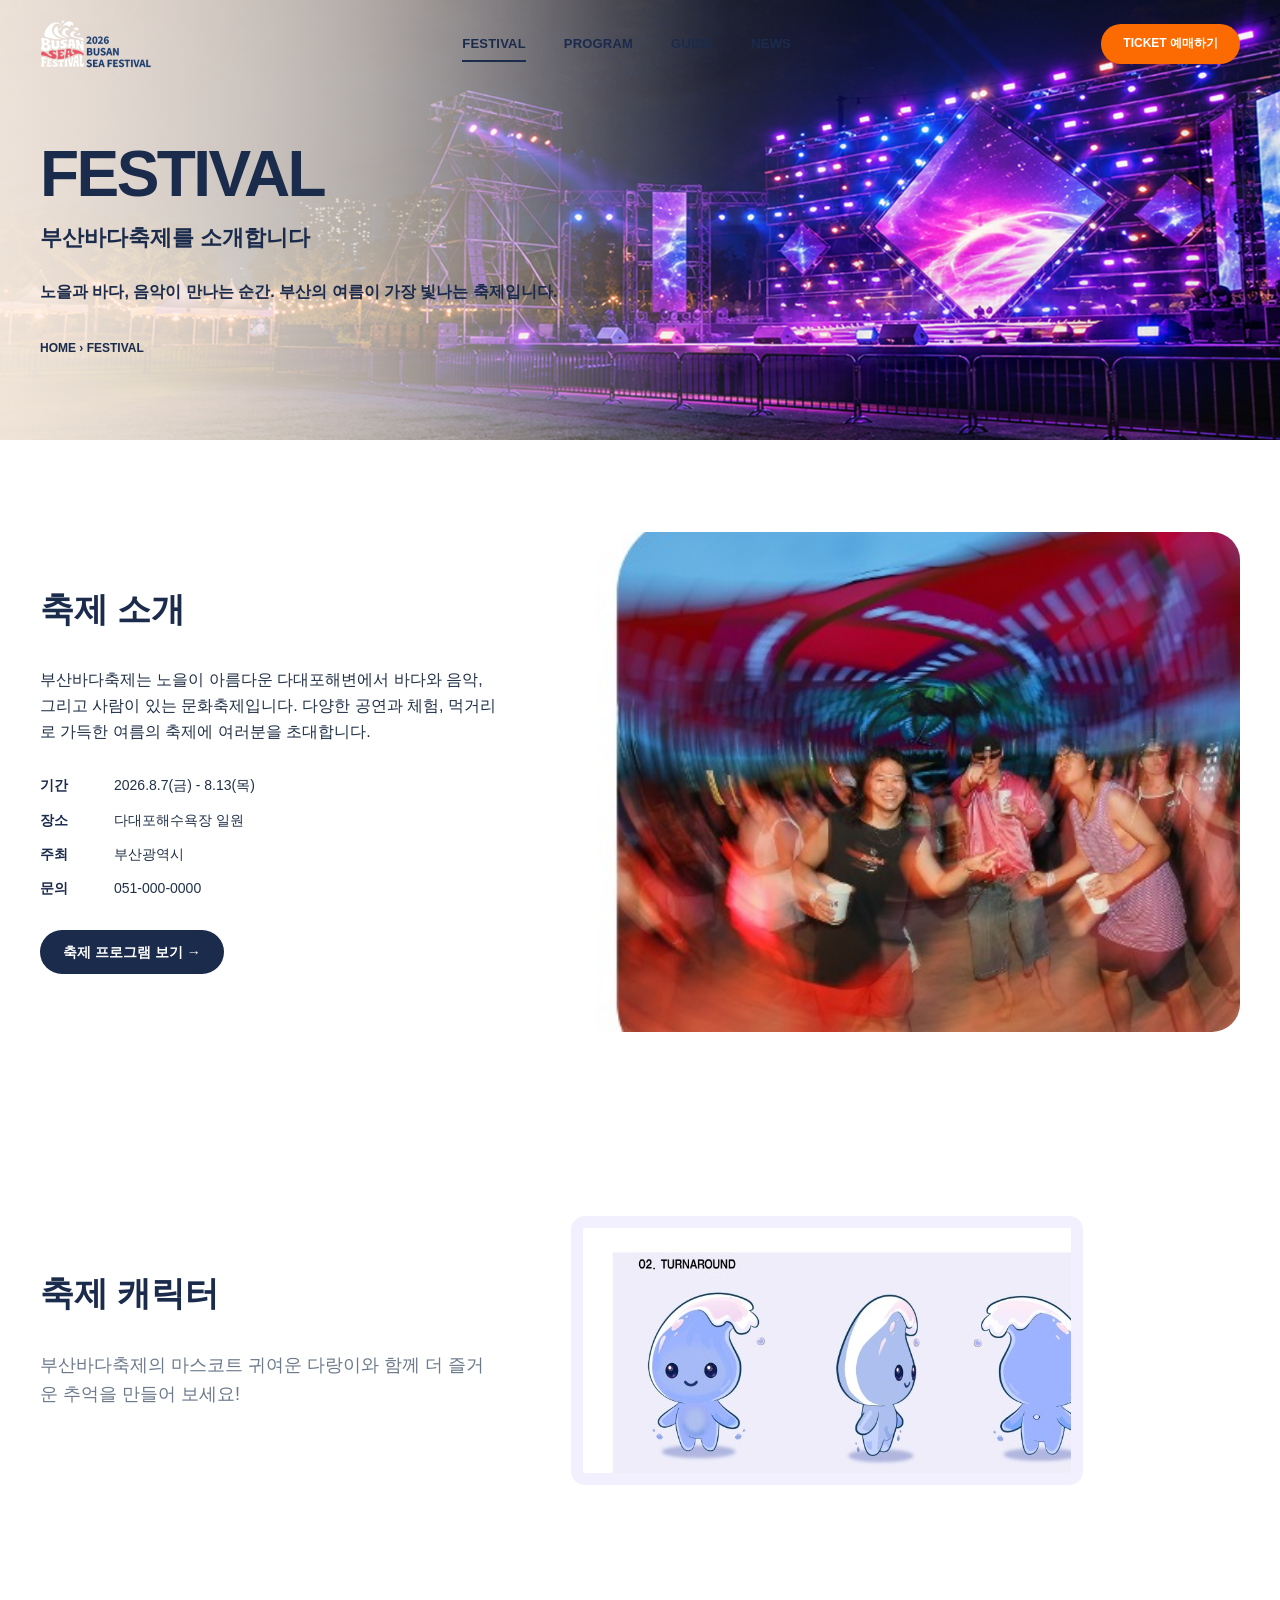
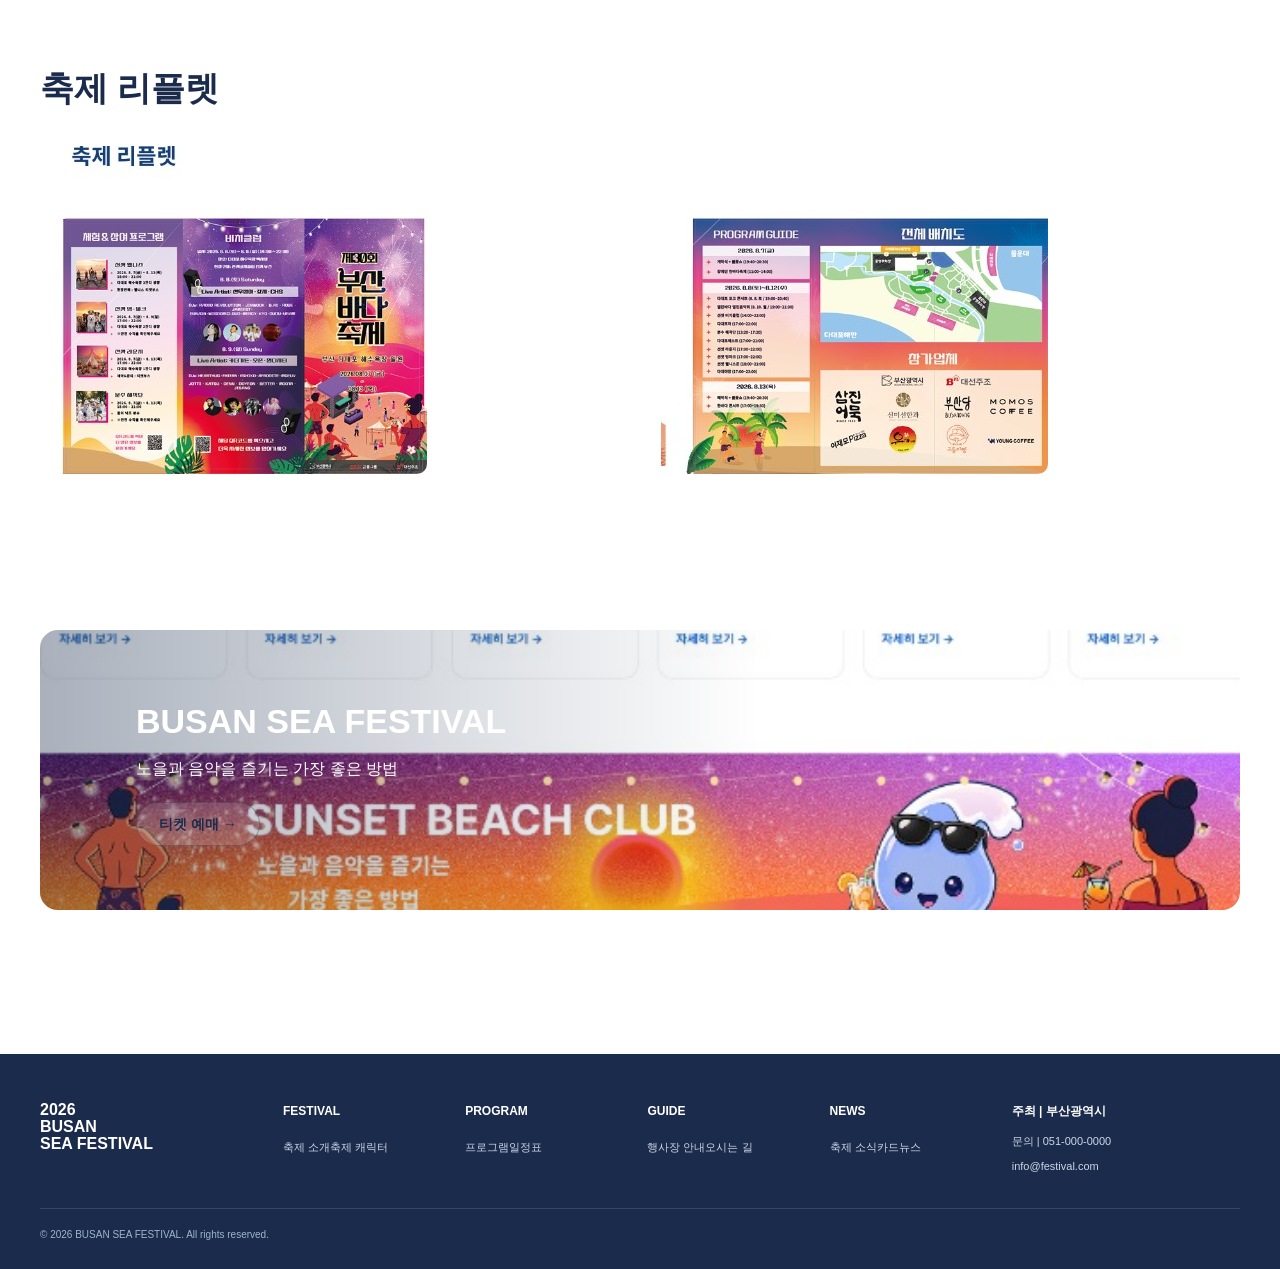
==== commit 3cc0b6c8: "메인 헤더 변경" ====
--- a/festival.html
+++ b/festival.html
@@ -6,8 +6,18 @@
 <link rel="icon" type="image/png" href="assets/favicon.png">
 <title>FESTIVAL | 부산바다축제</title>
 <link rel="stylesheet" href="css/main.css">
+<meta name="description" content="2026 부산바다축제의 축제 소개, 콘셉트와 캐릭터, 주요 비주얼을 확인하세요.">
+<meta property="og:title" content="FESTIVAL | 부산바다축제">
+<meta property="og:description" content="2026 부산바다축제의 축제 소개, 콘셉트와 캐릭터, 주요 비주얼을 확인하세요.">
+<meta property="og:type" content="website">
+<meta property="og:site_name" content="2026 부산바다축제">
+<meta property="og:url" content="https://jueunlee729.github.io/busan_sea_festival_web/festival.html">
+<meta property="og:image" content="https://jueunlee729.github.io/busan_sea_festival_web/assets/hero-sunset.jpg">
+<meta property="og:image:alt" content="2026 부산바다축제">
+<meta name="theme-color" content="#1B2B4C">
 </head>
 <body>
+<a class="skip-link" href="#main-content">본문 바로가기</a>
 
 <header class="site-header">
   <div class="header-inner">
@@ -22,9 +32,10 @@
     </div>
   </div>
 </header>
+<main id="main-content" tabindex="-1">
 
 
-<section class="hero sub-hero">
+<section class="hero sub-hero festival-hero">
   <div class="container hero-content">
         <h1>FESTIVAL</h1>
         <h2 style="font-size:22px;color:var(--navy-2);margin:14px 0 0">부산바다축제를 소개합니다</h2>
@@ -56,7 +67,7 @@
       <h2 class="section-title">축제 캐릭터</h2>
       <p class="lead">부산바다축제의 마스코트 귀여운 다랑이와 함께 더 즐거운 추억을 만들어 보세요!</p>
     </div>
-    <img class="character-sheet" src="assets/character-turnaround.jpg" alt="다랑이 캐릭터 턴어라운드">
+    <img class="character-sheet" src="assets/character-turnaround.jpg" alt="다랑이 캐릭터 턴어라운드" loading="lazy">
   </div>
 </section>
 
@@ -64,20 +75,21 @@
   <div class="container">
     <h2 class="section-title">축제 리플렛</h2>
     <div class="leaflet-grid">
-      <img src="assets/leaflet-left.jpg" alt="축제 리플렛 앞면">
-      <img src="assets/leaflet-right.jpg" alt="축제 리플렛 뒷면">
+      <img src="assets/leaflet-left.jpg" alt="축제 리플렛 앞면" loading="lazy">
+      <img src="assets/leaflet-right.jpg" alt="축제 리플렛 뒷면" loading="lazy">
     </div>
   </div>
 </section>
 
 <section class="section--tight">
   <div class="container promo-banner">
-    <img src="assets/sunset-banner.jpg" alt="">
+    <img src="assets/sunset-banner.jpg" alt="" loading="lazy">
     <div class="overlay"><div><h2>BUSAN SEA FESTIVAL</h2><p>노을과 음악을 즐기는 가장 좋은 방법</p><a class="btn btn--ghost" href="ticket.html">티켓 예매 →</a></div></div>
   </div>
 </section>
 
 
+</main>
 <footer class="footer">
   <div class="container">
     <div class="footer-grid">
--- a/css/main.css
+++ b/css/main.css
@@ -178,6 +178,16 @@
   transition:transform .28s ease,box-shadow .28s ease
 }
 .video-card--main{grid-row:1/3}
+.video-card[data-video-open]{cursor:pointer}
+.home-video-modal[hidden]{display:none}
+.home-video-modal{position:fixed;inset:0;z-index:1200;display:grid;place-items:center}
+.home-video-modal__backdrop{position:absolute;inset:0;background:rgba(8,19,39,.82)}
+.home-video-modal__dialog{position:relative;width:calc(100% - 24px);max-width:1000px;max-height:calc(100vh - 24px);max-height:calc(100dvh - 24px);overflow:auto;border-radius:18px;background:var(--navy);color:#fff}
+.home-video-modal__header{display:flex;align-items:center;justify-content:space-between;gap:16px;padding:12px 20px}
+.home-video-modal__header h2{margin:0;min-width:0;font-size:18px;overflow-wrap:anywhere}
+.home-video-modal__close{flex:0 0 44px;width:44px;height:44px;border:0;border-radius:50%;background:transparent;color:#fff;font-size:30px}
+.home-video-modal__player video{display:block;width:100%;aspect-ratio:16/9;background:#000;object-fit:contain}
+body.home-video-modal-open{overflow:hidden}
 .video-card::after{
   content:"";position:absolute;inset:0;
   background:linear-gradient(180deg,transparent 42%,rgba(7,27,54,.78) 100%);
@@ -375,13 +385,48 @@
 }
 
 /* Guide */
-.guide-top{display:grid;grid-template-columns:1.3fr .8fr;gap:45px;align-items:center}
-.guide-map img{border-radius:12px}
-.guide-info{display:grid;gap:24px}
-.guide-info-item{display:grid;grid-template-columns:38px 1fr;gap:12px}
-.guide-info-item .icon{color:var(--blue);font-size:24px}
-.guide-info-item h4{margin:0;color:var(--navy)}
-.guide-info-item p{margin:4px 0 0;font-size:13px;color:var(--muted)}
+.guide-venue__intro{margin:12px 0 0;color:var(--muted);font-size:15px}
+.guide-venue-map{margin-top:30px;overflow:hidden;border:1px solid var(--border);border-radius:22px;background:#fff;box-shadow:0 14px 36px rgba(27,43,76,.09)}
+.guide-venue-map img{display:block;width:100%;height:auto}
+.guide-venue-info{display:grid;grid-template-columns:repeat(4,minmax(0,1fr));gap:14px;margin-top:20px}
+.guide-venue-card{display:grid;grid-template-columns:34px minmax(0,1fr);gap:11px;align-items:start;padding:20px 18px;border:1px solid var(--border);border-radius:16px;background:#fff}
+.guide-venue-card__icon{display:grid;width:32px;height:32px;place-items:center;border-radius:50%;background:var(--blue-soft);color:var(--blue);font-size:17px;font-weight:800}
+.guide-venue-card h3{margin:1px 0 7px;color:var(--navy);font-size:14px}
+.guide-venue-card p{margin:0;color:var(--muted);font-size:12px;line-height:1.6;overflow-wrap:anywhere}
+.guide-venue__actions{display:flex;justify-content:flex-end;margin-top:22px}
+.guide-map-modal{position:fixed;inset:0;z-index:1000;display:grid;place-items:center;padding:32px;background:rgba(8,19,39,.82)}
+.guide-map-modal[hidden]{display:none}
+.guide-map-modal__dialog{position:relative;display:grid;width:min(90vw,1400px);max-height:calc(100vh - 64px);place-items:center}
+.guide-map-modal__dialog img{display:block;width:100%;height:auto;max-height:calc(100vh - 64px);object-fit:contain}
+.guide-map-modal__close{position:absolute;top:10px;right:10px;z-index:1;display:grid;width:42px;height:42px;place-items:center;border:0;border-radius:50%;background:rgba(27,43,76,.9);color:#fff;font-size:28px;line-height:1;box-shadow:0 6px 18px rgba(0,0,0,.2)}
+body.guide-map-modal-open{overflow:hidden}
+.guide-notice-popup{position:fixed;inset:0;z-index:1100;display:grid;place-items:center;padding:20px;background:rgba(16,29,54,.76);backdrop-filter:blur(4px)}
+.guide-notice-popup[hidden]{display:none}
+.guide-notice-popup__panel{display:grid;grid-template-rows:auto minmax(0,1fr) auto;width:min(600px,calc(100vw - 40px));max-height:calc(100vh - 40px);overflow:hidden;border-radius:24px;background:#fff;box-shadow:0 24px 70px rgba(8,19,39,.28)}
+.guide-notice-popup__header{display:flex;align-items:center;justify-content:space-between;gap:20px;padding:20px 24px 16px}
+.guide-notice-popup__header h2{margin:0;color:var(--navy);font-size:24px}
+.guide-notice-popup__close{display:grid;flex:0 0 44px;width:44px;height:44px;place-items:center;border:0;border-radius:50%;background:var(--navy);color:#fff;font-size:28px;line-height:1}
+.guide-notice-popup__content{min-height:0;overflow-y:auto;padding:0 24px;overscroll-behavior:contain}
+.guide-notice-popup__image{display:block;width:100%;height:auto;border-radius:16px}
+.guide-notice-popup__content p{margin:16px 0 4px;color:var(--muted);font-size:14px;line-height:1.65}
+.guide-notice-popup__footer{display:flex;align-items:center;justify-content:space-between;gap:20px;padding:18px 24px 22px}
+.guide-notice-popup__hide{display:flex;align-items:center;gap:9px;color:var(--navy);font-size:13px;font-weight:700;cursor:pointer}
+.guide-notice-popup__hide input{width:18px;height:18px;margin:0;accent-color:var(--orange)}
+.guide-notice-popup__footer .btn{min-width:96px;text-align:center}
+body.guide-notice-popup-open{overflow:hidden}
+.guide-transport__intro{margin:12px 0 0;color:var(--muted);font-size:15px}
+.guide-transport__map{height:460px;margin-top:30px;overflow:hidden;border:1px solid var(--border);border-radius:20px;background:var(--blue-soft);box-shadow:0 12px 30px rgba(27,43,76,.08)}
+.guide-transport__map iframe{display:block;width:100%;height:100%;border:0}
+.guide-transport__cards{display:grid;grid-template-columns:repeat(4,minmax(0,1fr));gap:14px;margin-top:20px}
+.guide-transport-card{--transport-accent:var(--blue);padding:20px 18px;border:1px solid var(--border);border-radius:16px;background:#fff}
+.guide-transport-card:nth-child(2){--transport-accent:var(--orange)}
+.guide-transport-card:nth-child(3){--transport-accent:var(--coral)}
+.guide-transport-card:nth-child(4){--transport-accent:var(--navy)}
+.guide-transport-card__icon{display:grid;width:32px;height:32px;margin-bottom:16px;place-items:center;border-radius:50%;background:color-mix(in srgb,var(--transport-accent) 12%,white);color:var(--transport-accent);font-size:12px;font-weight:900}
+.guide-transport-card h3{margin:0 0 13px;color:var(--transport-accent);font-size:13px}
+.guide-transport-card strong{display:block;color:var(--navy);font-size:14px;line-height:1.45;overflow-wrap:anywhere}
+.guide-transport-card p{margin:6px 0 0;color:var(--muted);font-size:12px;line-height:1.55}
+.guide-transport__actions{display:flex;justify-content:flex-end;margin-top:22px}
 .transport{display:grid;grid-template-columns:1fr 1fr 1fr 1fr;gap:18px}
 .transport-card{padding:22px;border:1px solid #9ddbbd;border-radius:12px}
 .transport-card h4{color:var(--green);margin:0 0 8px}
@@ -489,12 +534,57 @@
 .step.active span{background:var(--navy);color:#fff}
 .ticket-panel,.summary-panel{border:1px solid var(--border);border-radius:18px;padding:28px;background:#fff}
 .ticket-options{display:grid;gap:16px}
+.ticket-step-panel[hidden],[data-ticket-step-actions][hidden],.ticket-selection-error[hidden]{display:none}
+.ticket-form-title{color:var(--navy)}
+.ticket-booker-form{display:grid;gap:24px;margin-top:28px;min-width:0}
+.ticket-form-field{display:grid;gap:8px;color:var(--navy);font-weight:700;min-width:0}
+.ticket-form-field input{width:100%;min-width:0;height:50px;padding:0 14px;border:1px solid var(--border);border-radius:10px;background:#fff;color:var(--navy);font:inherit;font-weight:400}
+.ticket-form-field input::placeholder{color:var(--muted)}
+.ticket-form-consent{display:flex;align-items:flex-start;gap:10px;color:var(--navy)}
+.ticket-form-consent input{flex:0 0 auto;width:18px;height:18px;margin:3px 0 0;accent-color:var(--blue)}
+.ticket-form-actions{display:grid;grid-template-columns:repeat(2,minmax(0,1fr));gap:12px}
+.ticket-form-actions .btn{min-width:0;padding:14px 8px}
+.ticket-selection-error{margin:12px 0 0;color:var(--navy);font-size:14px}
+.ticket-payment-summary{margin:28px 0;padding:20px;border:1px solid var(--border);border-radius:12px;color:var(--navy)}
+.ticket-payment-summary h4{margin:0 0 12px}
+.ticket-payment-summary ul{margin:0;padding-left:20px;overflow-wrap:anywhere}
+.ticket-payment-summary li+li{margin-top:8px}
+.ticket-payment-total{display:flex;flex-wrap:wrap;justify-content:space-between;gap:8px;padding-top:16px;border-top:1px solid var(--border)}
+.ticket-payment-methods{min-width:0;margin:0;padding:0;border:0}
+.ticket-payment-methods legend{margin-bottom:16px;color:var(--navy);font-weight:700}
+.ticket-payment-grid{display:grid;grid-template-columns:repeat(2,minmax(0,1fr));gap:12px}
+.ticket-payment-card{display:flex;align-items:center;gap:12px;min-width:0;padding:18px;border:1px solid var(--border);border-radius:12px;background:#fff;color:var(--navy);cursor:pointer}
+.ticket-payment-card input{flex:0 0 auto;width:18px;height:18px;margin:0;accent-color:var(--blue)}
+.ticket-payment-card span{min-width:0;overflow-wrap:anywhere}
+.ticket-payment-card small{display:block;margin-top:4px;color:var(--muted)}
+.ticket-payment-card:has(input:checked){border-color:var(--blue);background:var(--blue-soft)}
+.ticket-payment-actions{margin-top:28px}
+.ticket-completion-heading{text-align:center}
+.ticket-completion-icon{display:grid;place-items:center;width:72px;height:72px;margin:0 auto 20px;border-radius:50%;background:var(--blue);color:#fff;font-size:38px}
+.ticket-booking-number{margin:24px 0;padding:18px;border:1px solid var(--border);border-radius:12px;color:var(--navy);background:var(--blue-soft)}
+.ticket-booking-number strong{display:block;margin-top:6px;font-size:22px;overflow-wrap:anywhere}
+.ticket-completion-grid{display:grid;grid-template-columns:minmax(0,1fr) minmax(0,1fr);gap:20px;align-items:start}
+.ticket-mobile-pass{text-align:center;color:var(--navy);padding:20px 0}
+.ticket-mobile-pass p{font-size:12px}
+.ticket-demo-qr{position:relative;width:148px;height:148px;margin:0 auto 16px;border:10px solid #fff;background:repeating-conic-gradient(var(--navy) 0% 25%,#fff 0% 50%) 0 0/18px 14px;box-shadow:0 0 0 1px var(--border)}
+.ticket-demo-qr-finder{position:absolute;width:42px;height:42px;border:7px solid var(--navy);background:#fff;box-shadow:0 0 0 4px #fff}
+.ticket-demo-qr-finder::after{content:"";position:absolute;inset:7px;background:var(--navy)}
+.ticket-demo-qr-finder:nth-child(1){top:0;left:0}
+.ticket-demo-qr-finder:nth-child(2){top:0;right:0}
+.ticket-demo-qr-finder:nth-child(3){bottom:0;left:0}
+.ticket-completion-summary{margin:0;min-width:0}
+.ticket-completion-demo{text-align:center;font-size:12px;margin-top:24px}
+.ticket-completion-home{display:flex;width:100%;margin-top:20px}
+@media(max-width:480px){
+  .ticket-payment-grid,.ticket-payment-actions{grid-template-columns:1fr}
+  .ticket-completion-grid{grid-template-columns:1fr}
+}
 .ticket-option{
   display:grid;grid-template-columns:44px 56px 1fr 110px 98px;align-items:center;gap:16px;
   border:1px solid var(--border);border-radius:12px;padding:16px
 }
 .ticket-option.selected{border-color:var(--blue)}
-.ticket-radio{width:24px;height:24px;border-radius:50%;border:1px solid var(--border);display:grid;place-items:center}
+.ticket-radio{width:24px;height:24px;border-radius:50%;border:1px solid var(--border);display:grid;place-items:center;padding:0;font:inherit;color:inherit;background:transparent;appearance:none;cursor:pointer}
 .ticket-option.selected .ticket-radio{background:var(--blue);color:#fff}
 .ticket-badge{width:56px;height:56px;border-radius:50%;background:#ee718c}
 .ticket-option h4{margin:0;color:var(--navy)}
@@ -535,6 +625,8 @@
   .news-detail-hero__inner{grid-template-columns:minmax(0,48fr) minmax(0,52fr);gap:34px}
   .news-detail-hero h1{font-size:40px}
   .news-detail-hero__visual{height:390px}
+  .guide-venue-info{grid-template-columns:repeat(2,minmax(0,1fr))}
+  .guide-transport__cards{grid-template-columns:repeat(2,minmax(0,1fr))}
 }
 @media (max-width:768px){
   .container,.header-inner{width:min(100% - 28px,var(--max))}
@@ -574,6 +666,7 @@
   .news-detail-article__gallery{grid-template-columns:1fr}
   .news-detail-article__intro{margin-bottom:60px}
   .news-detail-article__section{margin-bottom:68px}
+  .guide-transport__map{height:380px}
   .ticket-option{grid-template-columns:38px 50px 1fr}
   .ticket-price,.qty{grid-column:3}
   .steps{grid-template-columns:repeat(2,1fr);gap:18px}
@@ -592,7 +685,8 @@
   .video-card--main,.video-card--sub{grid-column:auto;aspect-ratio:16/10}
   .video-card--main .play{width:56px;height:56px;font-size:18px}
   .program-card img{height:190px}
-  .program-slide--cards{grid-template-columns:repeat(2,minmax(0,1fr));gap:12px}
+  .program-slider{width:100%;margin-left:0;transform:none}
+  .program-slide--cards{grid-template-columns:1fr;gap:14px}
   .program-slide .program-card img{height:clamp(110px,34vw,155px)}
   .program-slide .program-card .body{padding:14px 12px}
   .program-slide .program-card h3{font-size:15px}
@@ -602,11 +696,33 @@
   .tab{text-align:center}
   .search{flex-direction:column}
   .search select{width:100%}
-  .news-controls .tabs{display:flex;flex-wrap:nowrap;gap:8px;overflow-x:auto;padding:2px 0 7px;scrollbar-width:none}
-  .news-controls .tabs::-webkit-scrollbar{display:none}
-  .news-controls .tab{flex:0 0 auto;padding:9px 18px}
+  .news-controls .tabs{display:flex;flex-wrap:wrap;gap:8px;overflow:visible;width:100%;padding:0}
+  .news-controls .tab{flex:1 1 calc(33.333% - 8px);min-width:0;padding:9px 6px;text-align:center}
   .news-controls .search{flex-direction:row}
   .news-controls .news-sort{flex:0 0 112px;width:112px}
+  .guide-venue-map{margin-top:24px;border-radius:18px}
+  .guide-venue-info{grid-template-columns:1fr;gap:10px;margin-top:14px}
+  .guide-venue-card{padding:17px 15px}
+  .guide-venue__actions .btn{width:100%;text-align:center}
+  .guide-map-modal{padding:12px}
+  .guide-map-modal__dialog{max-width:calc(100vw - 24px);max-height:calc(100vh - 24px)}
+  .guide-map-modal__dialog img{max-height:calc(100vh - 24px)}
+  .guide-map-modal__close{top:8px;right:8px;width:38px;height:38px;font-size:25px}
+  .guide-notice-popup{padding:12px}
+  .guide-notice-popup__panel{width:calc(100vw - 24px);max-height:calc(100vh - 24px);border-radius:20px}
+  .guide-notice-popup__header{padding:16px 16px 13px}
+  .guide-notice-popup__header h2{font-size:21px}
+  .guide-notice-popup__close{flex-basis:42px;width:42px;height:42px;font-size:26px}
+  .guide-notice-popup__content{padding:0 16px}
+  .guide-notice-popup__image{border-radius:13px}
+  .guide-notice-popup__content p{font-size:13px}
+  .guide-notice-popup__footer{align-items:stretch;flex-direction:column;padding:16px}
+  .guide-notice-popup__footer .btn{width:100%}
+  .guide-transport__map{height:320px;margin-top:24px;border-radius:18px}
+  .guide-transport__cards{grid-template-columns:1fr;gap:10px;margin-top:14px}
+  .guide-transport-card{padding:17px 15px}
+  .guide-transport-card__icon{margin-bottom:13px}
+  .guide-transport__actions .btn{width:100%;text-align:center}
   .news-card h3{font-size:18px}
   .news-card p{font-size:12px}
   .news-card .meta{margin-top:15px}
@@ -671,7 +787,7 @@
       rgba(255,244,231,.24) 43%,
       rgba(255,255,255,0) 62%
     ),
-    url("../assets/hero-sunset.jpg") center 48% / cover no-repeat;
+    url("../assets/메인\ 페이지/메인 이미지.png") center 48% / cover no-repeat;
 }
 .home-hero::before{
   content:"";
@@ -1080,3 +1196,89 @@
   .festival-timeline__time{text-align:left;color:var(--orange)}
   .festival-timeline__content{padding-left:0}
 }
+
+/* GUIDE information card news */
+.guide-info__intro{margin:12px 0 28px;color:var(--muted)}
+.guide-info-slider{--guide-info-visible:3;min-width:0}
+.guide-info-slider__viewport{overflow:hidden;touch-action:pan-y pinch-zoom;cursor:grab}
+.guide-info-slider__track{display:flex;gap:20px;align-items:flex-start;transition:transform .35s ease;user-select:none}
+.guide-info-slide{flex:0 0 calc((100% - 40px)/3);min-width:0;background:#fff;border:1px solid var(--border);border-radius:18px;overflow:hidden;box-shadow:0 2px 8px rgba(27,43,76,.04)}
+.guide-info-slide img{display:block;width:100%;height:auto;object-fit:contain}
+.guide-info-slider__viewport.is-dragging{cursor:grabbing}
+.guide-info-slider__viewport.is-dragging .guide-info-slider__track{transition:none}
+.guide-info-slider__controls{display:flex;align-items:center;justify-content:center;gap:14px;margin-top:24px}
+.guide-info-slider__prev,.guide-info-slider__next{display:grid;place-items:center;flex:0 0 42px;width:42px;height:42px;padding:0;border:1px solid var(--border);border-radius:50%;background:#fff;color:var(--navy);font-size:22px;cursor:pointer}
+.guide-info-slider__prev:disabled,.guide-info-slider__next:disabled{opacity:.35;cursor:default}
+.guide-info-slider__dots{display:flex;justify-content:center;flex-wrap:wrap;gap:0;min-width:0}
+.guide-info-slider__dot{display:grid;place-items:center;width:24px;height:32px;padding:0;border:0;background:transparent;cursor:pointer}
+.guide-info-slider__dot::before{content:"";width:8px;height:8px;border-radius:50%;background:#E2E8F0;transition:background .2s ease}
+.guide-info-slider__dot.is-active::before{background:#F45667}
+.guide-info-slider__controls button:focus-visible{outline:2px solid var(--blue);outline-offset:2px}
+@media (max-width:1024px){
+  .guide-info-slider{--guide-info-visible:2}
+  .guide-info-slide{flex-basis:calc((100% - 20px)/2)}
+}
+@media (max-width:768px){
+  .guide-info-slider{--guide-info-visible:1}
+  .guide-info-slide{flex-basis:100%}
+}
+@media (prefers-reduced-motion:reduce){
+  html{scroll-behavior:auto}
+  *, *::before, *::after{
+    animation-duration:.01ms !important;
+    animation-iteration-count:1 !important;
+    transition-duration:.01ms !important;
+    scroll-behavior:auto !important;
+  }
+  .guide-info-slider__track{transition:none}
+}
+
+.skip-link{position:fixed;top:12px;left:12px;z-index:9999;padding:10px 16px;border-radius:10px;background:var(--navy);color:#fff;font-weight:800;transform:translateY(-200%)}
+.skip-link:focus{transform:translateY(0)}
+#main-content:focus{outline:none}
+a:focus-visible,button:focus-visible,input:focus-visible,select:focus-visible,textarea:focus-visible,.btn:focus-visible,.tab:focus-visible,.news-sort__toggle:focus-visible{outline:3px solid var(--blue);outline-offset:3px}
+.news-result-status{position:absolute;width:1px;height:1px;padding:0;margin:-1px;overflow:hidden;clip-path:inset(50%);white-space:nowrap;border:0}
+@media (max-width:768px){
+  .tab{min-width:44px;min-height:44px}
+  .qty{grid-template-columns:44px 1fr 44px}
+  .qty button{min-width:44px;min-height:44px}
+}
+
+
+.program-hero{
+  background:
+    linear-gradient(
+      90deg,
+      rgba(255,250,244,.68) 0%,
+      rgba(255,247,238,.42) 28%,
+      rgba(255,244,231,.12) 48%,
+      rgba(255,255,255,0) 68%
+    ),
+    url("../assets/프로그램/프로그램 헤더.png") center / cover no-repeat;
+}
+
+
+.guide-hero{
+  background:
+    linear-gradient(
+      90deg,
+      rgba(255,250,244,.68) 0%,
+      rgba(255,247,238,.42) 28%,
+      rgba(255,244,231,.12) 48%,
+      rgba(255,255,255,0) 68%
+    ),
+    url("../assets/가이드/가이드 메인헤더.png") center / cover no-repeat;
+}
+
+
+.festival-hero{
+  background:
+    linear-gradient(
+      90deg,
+      rgba(255,250,244,.68) 0%,
+      rgba(255,247,238,.42) 28%,
+      rgba(255,244,231,.12) 48%,
+      rgba(255,255,255,0) 68%
+    ),
+    url("../assets/페스티벌/페스티벌 메인헤더.png") center / cover no-repeat;
+}
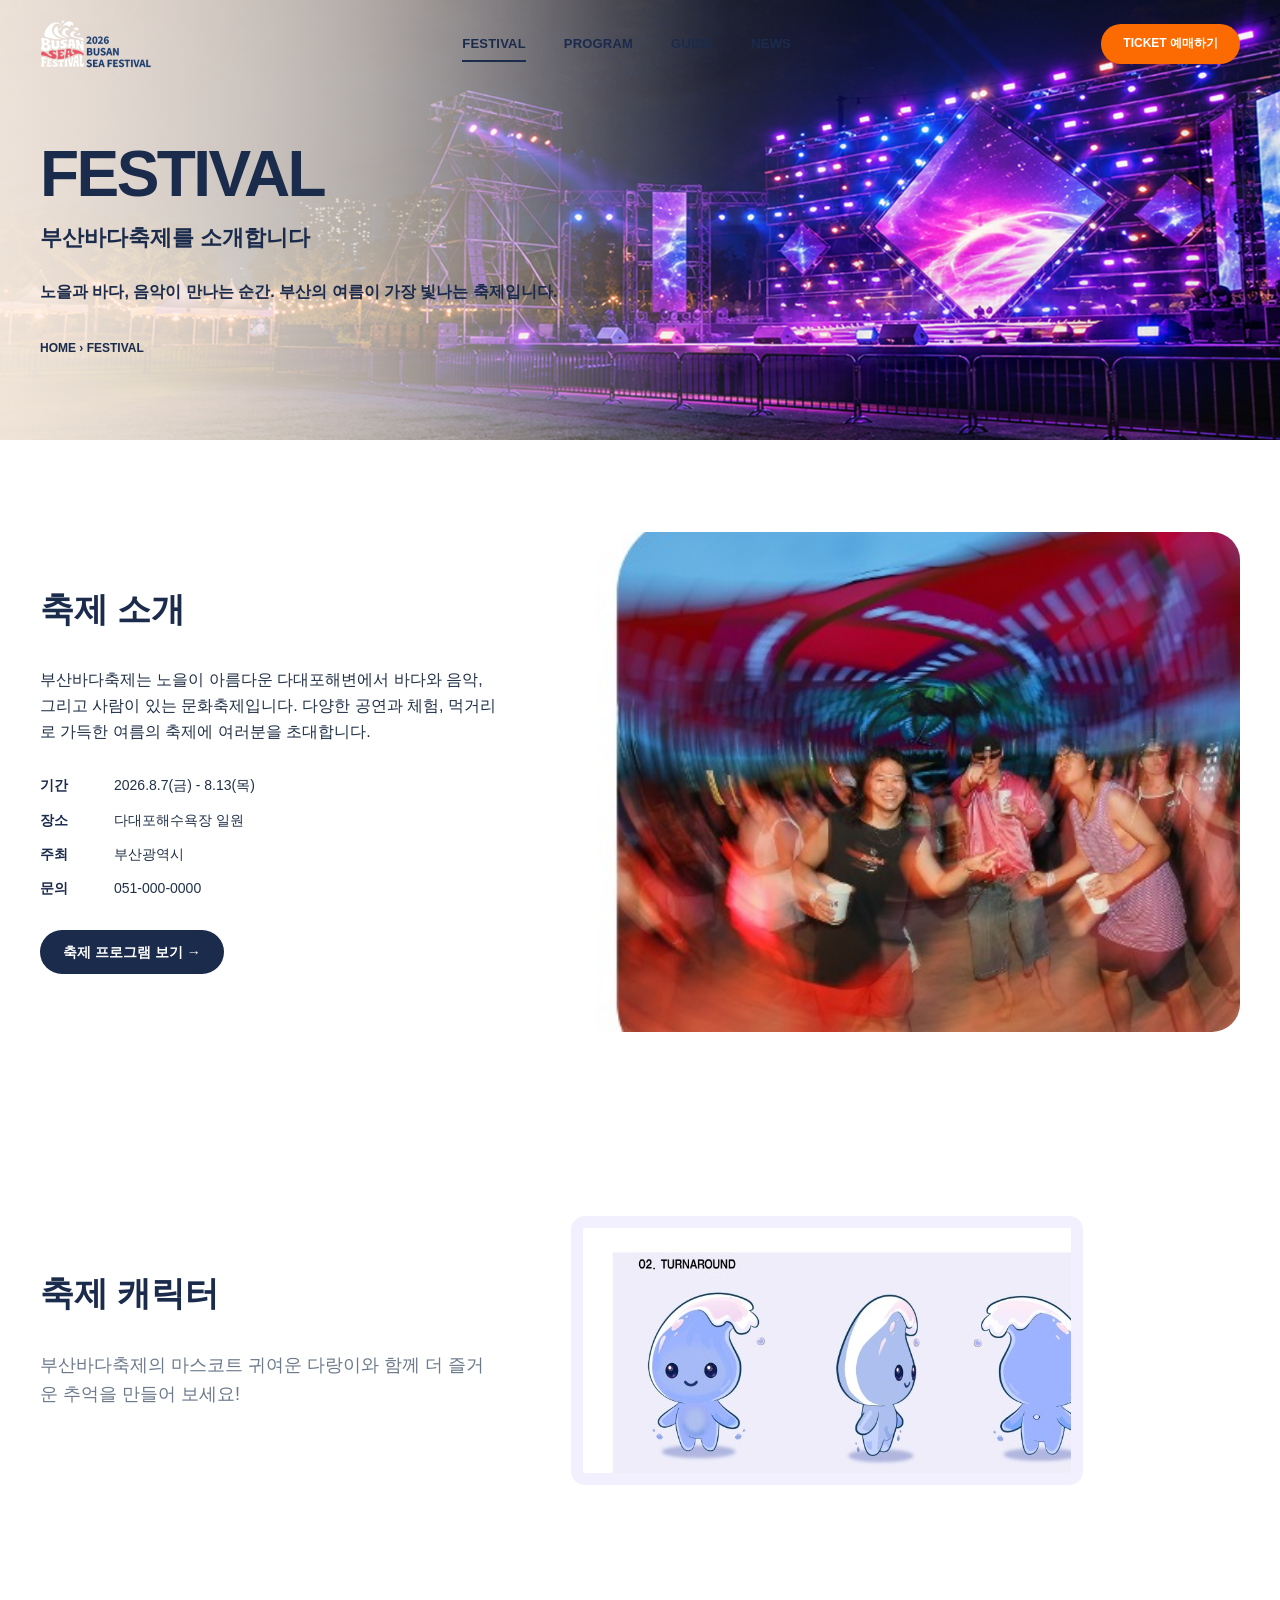
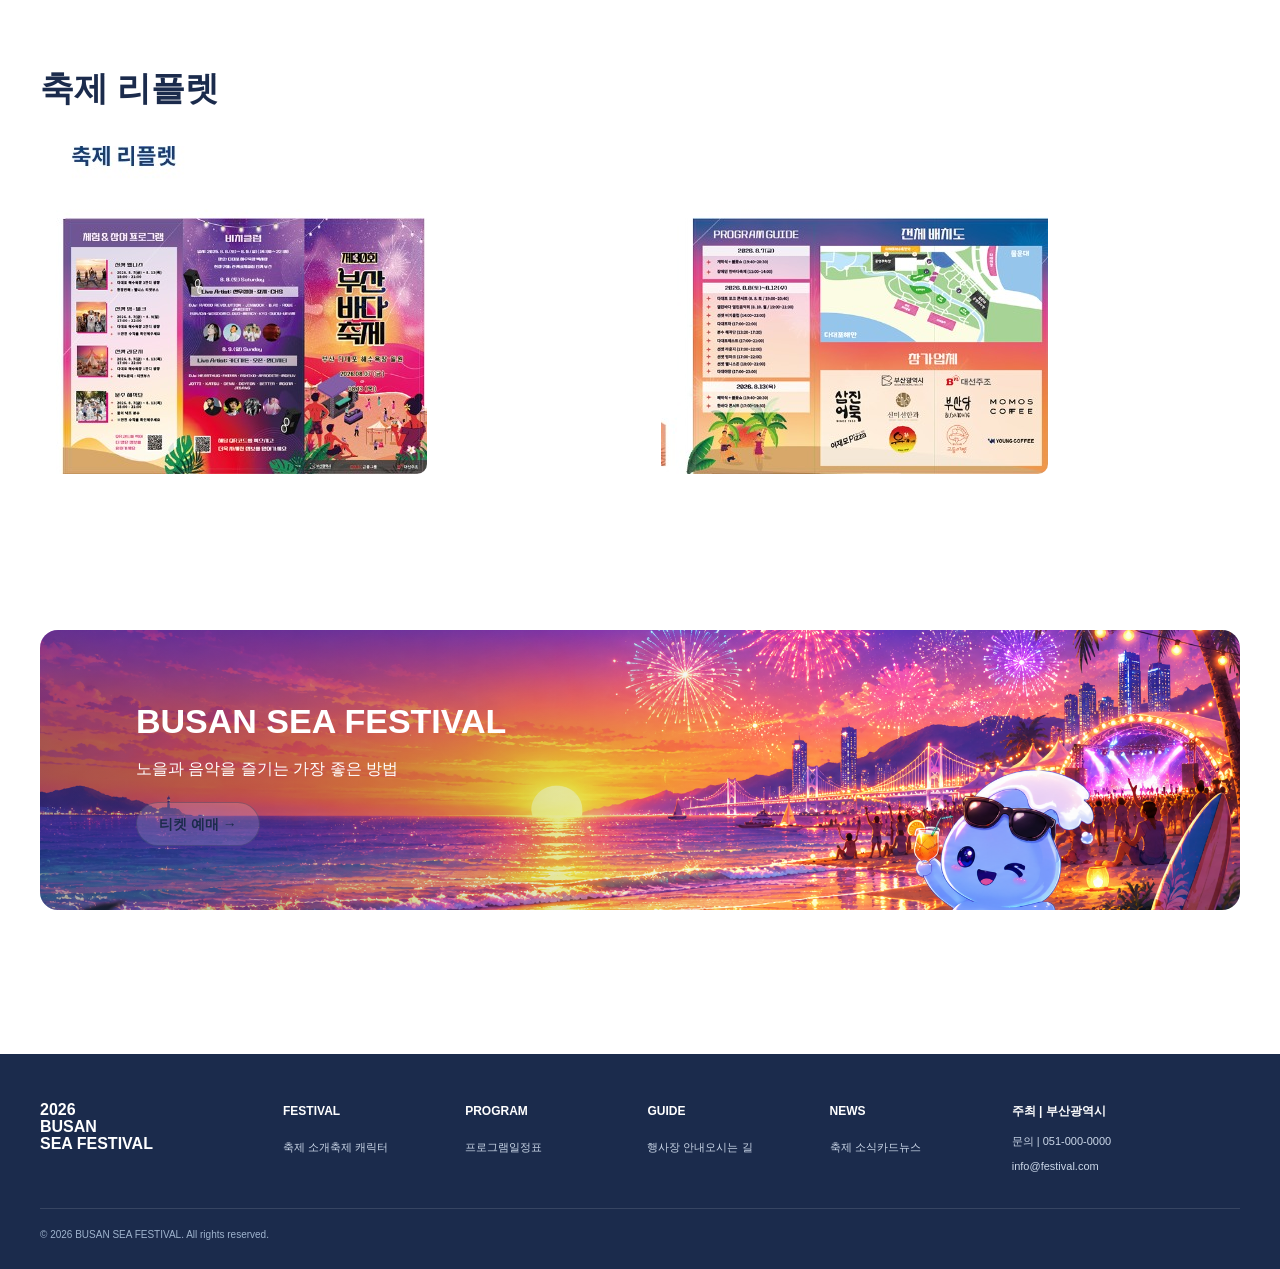
==== commit 95ac8853: "페스티벌 배너" ====
--- a/festival.html
+++ b/festival.html
@@ -83,7 +83,7 @@
 
 <section class="section--tight">
   <div class="container promo-banner">
-    <img src="assets/sunset-banner.jpg" alt="" loading="lazy">
+    <img src="assets/페스티벌/페스티벌 배너.png" alt="" loading="lazy">
     <div class="overlay"><div><h2>BUSAN SEA FESTIVAL</h2><p>노을과 음악을 즐기는 가장 좋은 방법</p><a class="btn btn--ghost" href="ticket.html">티켓 예매 →</a></div></div>
   </div>
 </section>
--- a/css/main.css
+++ b/css/main.css
@@ -1281,4 +1281,17 @@
       rgba(255,255,255,0) 68%
     ),
     url("../assets/페스티벌/페스티벌 메인헤더.png") center / cover no-repeat;
+}
+
+
+.news-hero{
+  background:
+    linear-gradient(
+      90deg,
+      rgba(255,250,244,.68) 0%,
+      rgba(255,247,238,.42) 28%,
+      rgba(255,244,231,.12) 48%,
+      rgba(255,255,255,0) 68%
+    ),
+    url("../assets/뉴스/뉴스 메인헤더.png") center / cover no-repeat;
 }
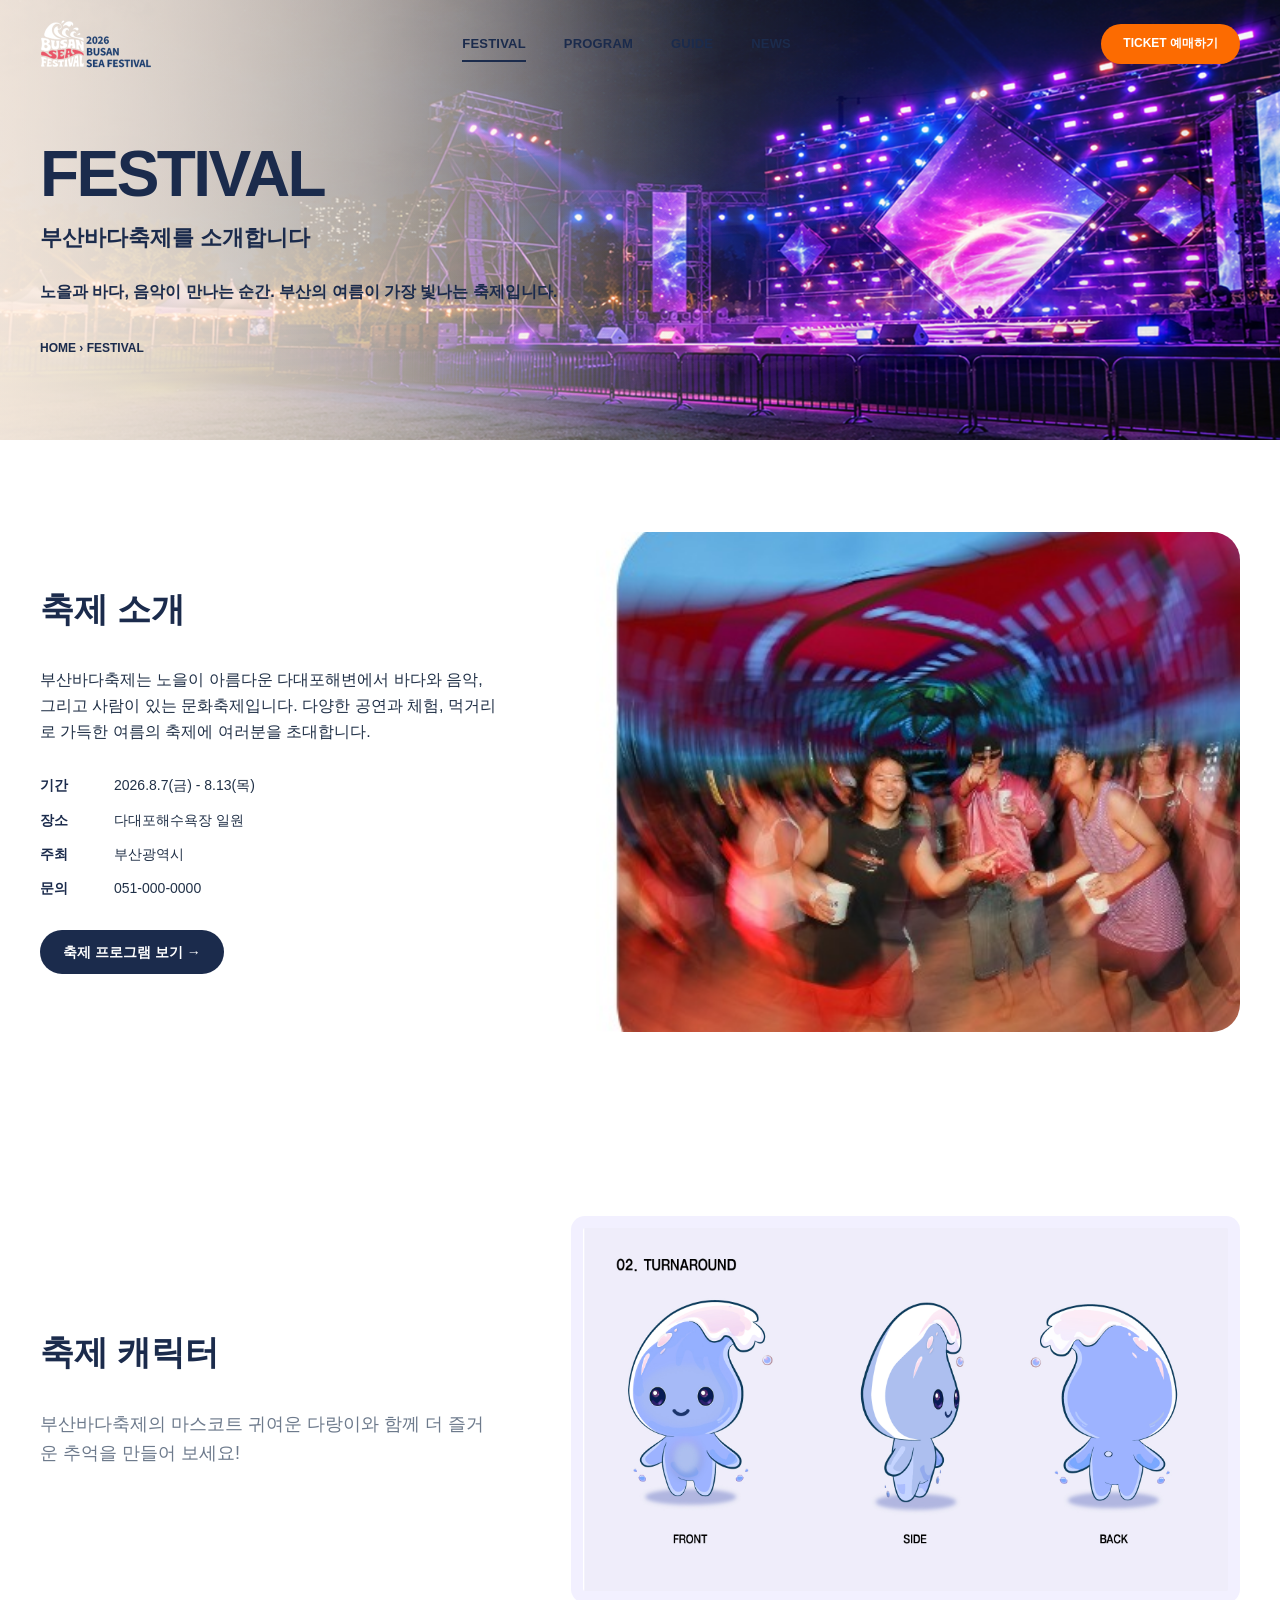
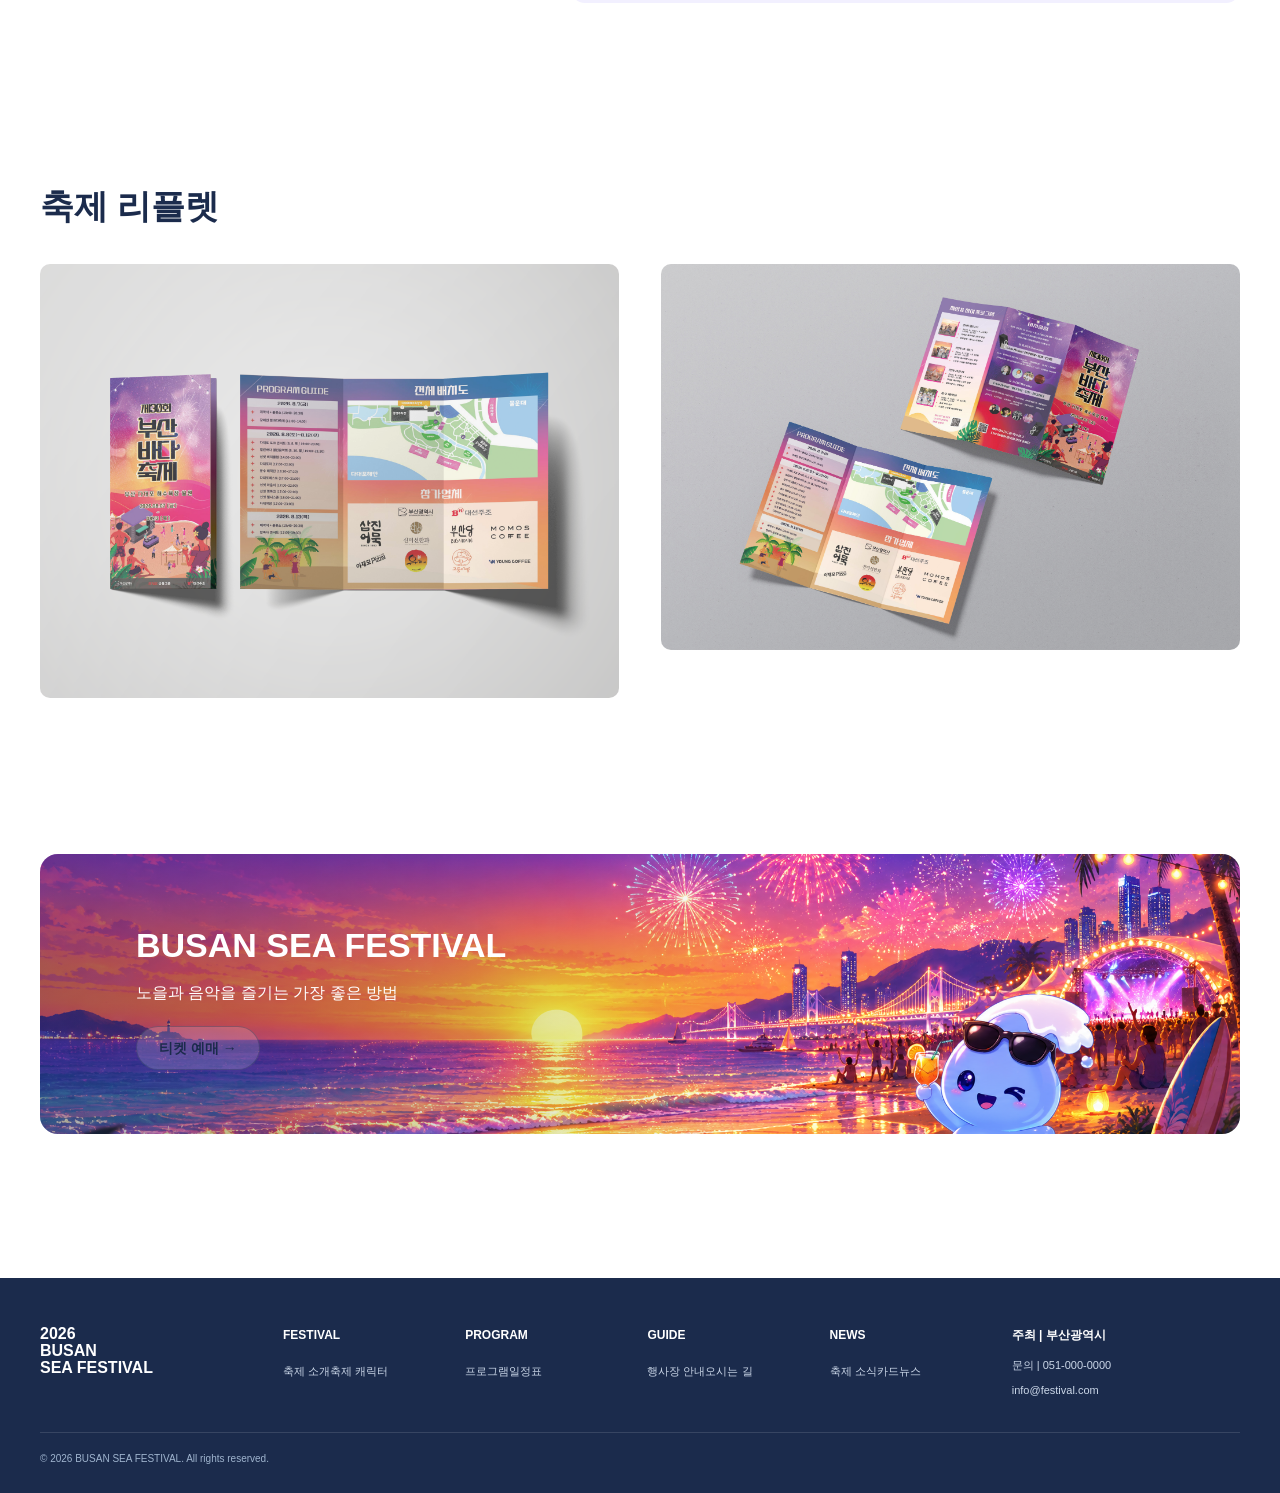
==== commit e04de50d: "수정1" ====
--- a/festival.html
+++ b/festival.html
@@ -67,7 +67,7 @@
       <h2 class="section-title">축제 캐릭터</h2>
       <p class="lead">부산바다축제의 마스코트 귀여운 다랑이와 함께 더 즐거운 추억을 만들어 보세요!</p>
     </div>
-    <img class="character-sheet" src="assets/character-turnaround.jpg" alt="다랑이 캐릭터 턴어라운드" loading="lazy">
+    <img class="character-sheet" src="assets/페스티벌/다랑1.jpg" alt="다랑이 캐릭터 턴어라운드" loading="lazy">
   </div>
 </section>
 
@@ -75,8 +75,8 @@
   <div class="container">
     <h2 class="section-title">축제 리플렛</h2>
     <div class="leaflet-grid">
-      <img src="assets/leaflet-left.jpg" alt="축제 리플렛 앞면" loading="lazy">
-      <img src="assets/leaflet-right.jpg" alt="축제 리플렛 뒷면" loading="lazy">
+      <img src="assets/페스티벌/리플렛1.png" alt="축제 리플렛 앞면" loading="lazy">
+      <img src="assets/페스티벌/리플렛2.jpg" alt="축제 리플렛 뒷면" loading="lazy">
     </div>
   </div>
 </section>
--- a/css/main.css
+++ b/css/main.css
@@ -1294,4 +1294,17 @@
       rgba(255,255,255,0) 68%
     ),
     url("../assets/뉴스/뉴스 메인헤더.png") center / cover no-repeat;
+}
+
+
+.ticket-hero{
+  background:
+    linear-gradient(
+      90deg,
+      rgba(255,250,244,.68) 0%,
+      rgba(255,247,238,.42) 28%,
+      rgba(255,244,231,.12) 48%,
+      rgba(255,255,255,0) 68%
+    ),
+    url("../assets/티켓/티켓 메인헤더.png") center / cover no-repeat;
 }
